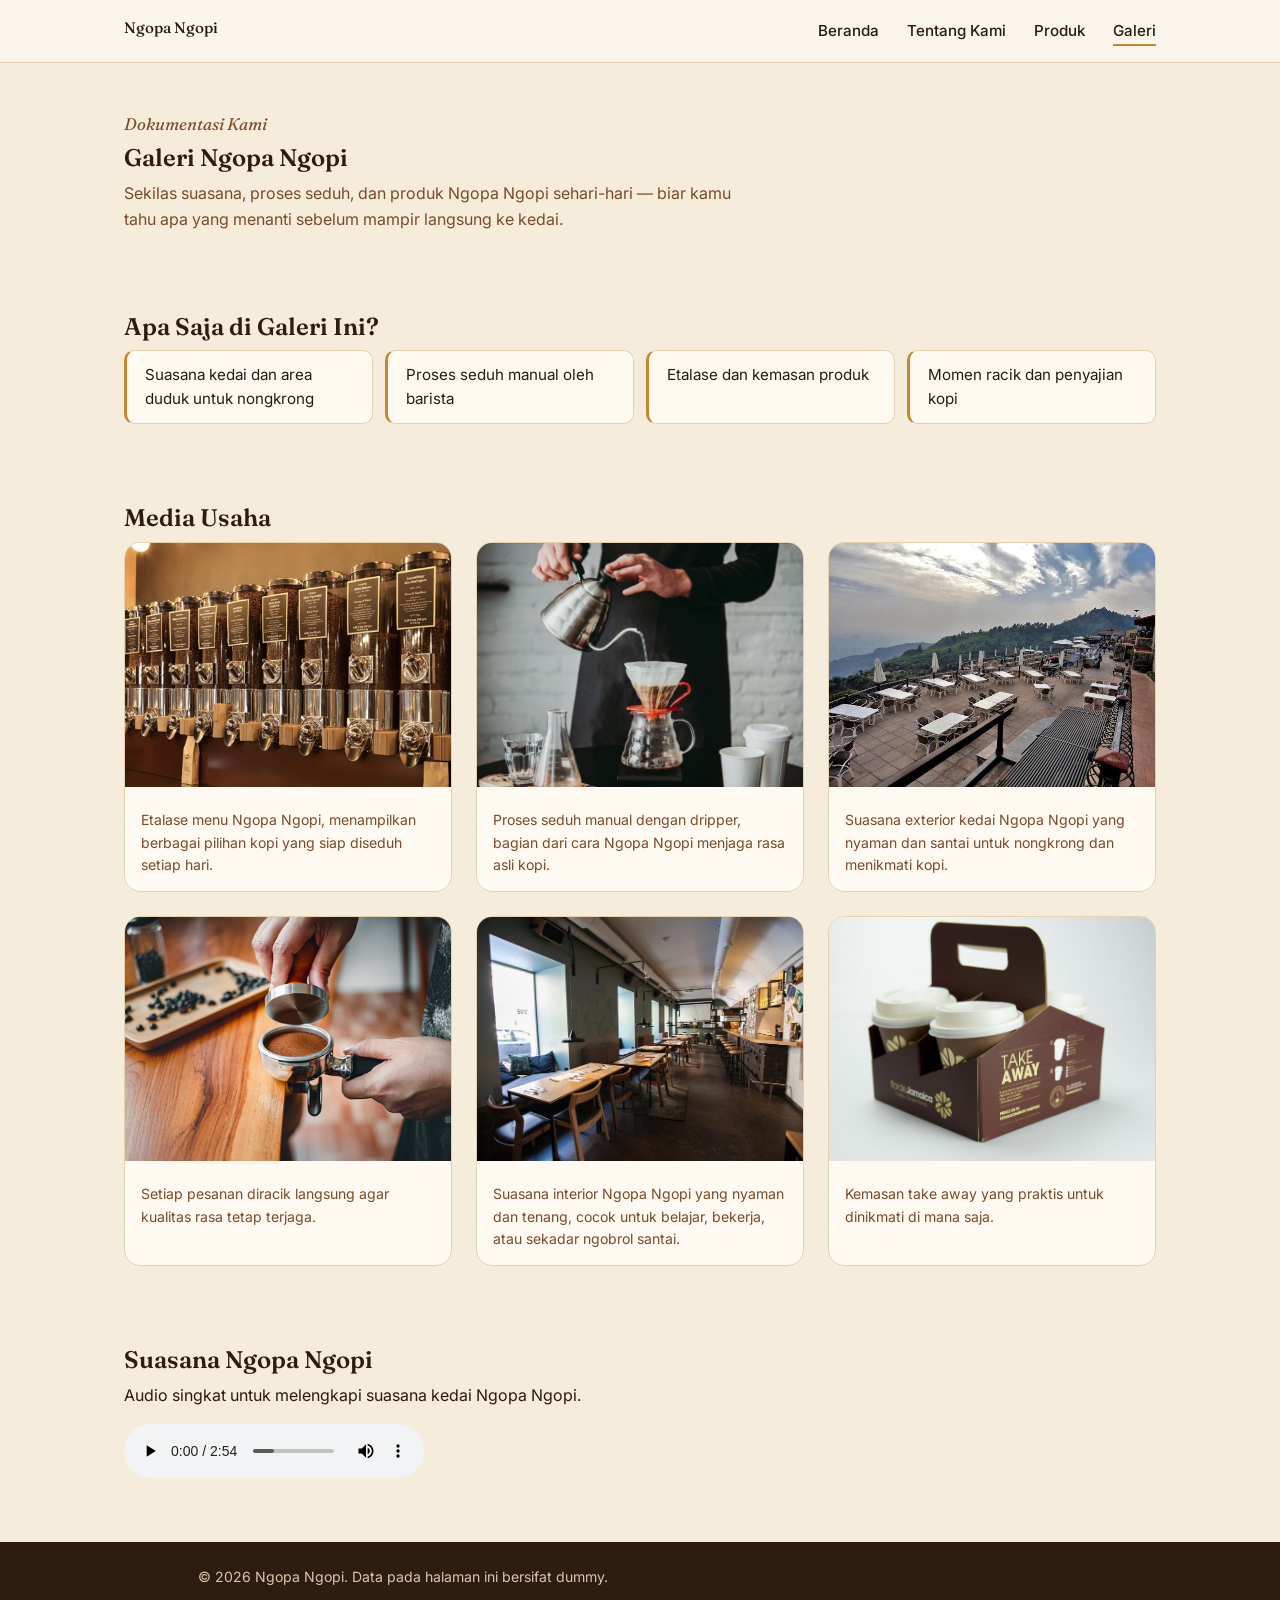
==== galeri.html @ a23dd84b "feat(P03): tammbah media, tabel dan katalog" ====
<!doctype html>
<html lang="id">
  <head>
    <meta charset="utf-8" />
    <meta name="viewport" content="width=device-width, initial-scale=1" />
    <title>Galeri Ngopa Ngopi - Website UMKM</title>
    <link rel="stylesheet" href="style.css" />
  </head>
  <body>
    <a class="skip-link" href="#konten">Lewati ke konten utama</a>

    <header class="site-header">
      <nav class="nav" aria-label="Navigasi utama">
        <a class="brand" href="index.html">Ngopa Ngopi</a>
        <ul>
          <li><a href="index.html">Beranda</a></li>
          <li><a href="tentang.html">Tentang Kami</a></li>
          <li><a href="produk.html">Produk</a></li>
          <li><a aria-current="page" href="galeri.html">Galeri</a></li>
        </ul>
      </nav>
    </header>

    <main id="konten" class="page galeri-page">
      <section class="galeri-intro" aria-labelledby="galeri-hero-title">
        <p class="eyebrow">Dokumentasi Kami</p>
        <h1 id="galeri-hero-title">Galeri Ngopa Ngopi</h1>
        <p>
          Sekilas suasana, proses seduh, dan produk Ngopa Ngopi sehari-hari —
          biar kamu tahu apa yang menanti sebelum mampir langsung ke kedai.
        </p>
      </section>

      <section aria-labelledby="kategori-galeri-title">
        <h2 id="kategori-galeri-title">Apa Saja di Galeri Ini?</h2>
        <ul class="kategori-list">
          <li>Suasana kedai dan area duduk untuk nongkrong</li>
          <li>Proses seduh manual oleh barista</li>
          <li>Etalase dan kemasan produk</li>
          <li>Momen racik dan penyajian kopi</li>
        </ul>
      </section>

      <section aria-labelledby="media-title">
        <h2 id="media-title">Media Usaha</h2>

        <div class="gallery-list">
          <figure class="media-card">
            <img
              src="assets/images/etalase-menu.jpg"
              alt="Etalase produk Ngopa Ngopi dengan berbagai pilihan kopi"
              loading="lazy"
            />
            <figcaption>
              Etalase menu Ngopa Ngopi, menampilkan berbagai pilihan kopi
              yang siap diseduh setiap hari.
            </figcaption>
          </figure>

          <figure class="media-card">
            <img
              src="assets/images/seduh.jpg"
              alt="Proses menyeduh kopi Ngopa Ngopi menggunakan dripper"
              loading="lazy"
            />
            <figcaption>
              Proses seduh manual dengan dripper, bagian dari cara Ngopa Ngopi
              menjaga rasa asli kopi.
            </figcaption>
          </figure>

          <figure class="media-card">
            <img
              src="assets/images/exterior.jpg"
              alt="Suasana exterior kedai Ngopa Ngopi yang nyaman untuk nongkrong"
              loading="lazy"
            />
            <figcaption>
              Suasana exterior kedai Ngopa Ngopi yang nyaman dan santai untuk nongkrong dan menikmati kopi.
            </figcaption>
          </figure>

          <figure class="media-card">
            <img
              src="assets/images/racik-kopi.jpg"
              alt="Barista Ngopa Ngopi meracik kopi secara manual"
              loading="lazy"
            />
            <figcaption>
              Setiap pesanan diracik langsung agar kualitas rasa tetap
              terjaga.
            </figcaption>
          </figure>

          <figure class="media-card">
            <img
              src="assets/images/interior.jpg"
              alt="Interior Ngopa Ngopi untuk membaca dan mengobrol"
              loading="lazy"
            />
            <figcaption>
              Suasana interior Ngopa Ngopi yang nyaman dan tenang, cocok untuk belajar, bekerja, atau sekadar ngobrol santai.
            </figcaption>
          </figure>

          <figure class="media-card">
            <img
              src="assets/images/kemasan.jpg"
              alt="Kemasan take away Ngopa Ngopi yang praktis dibawa"
              loading="lazy"
            />
            <figcaption>
              Kemasan take away yang praktis untuk dinikmati di mana saja.
            </figcaption>
          </figure>
        </div>

      </section>
      <section aria-labelledby="audio-title">
       <h2 id="audio-title">Suasana Ngopa Ngopi</h2>

       <p id="audio-note">
         Audio singkat untuk melengkapi suasana kedai Ngopa Ngopi.
       </p>

       <audio
        controls
        aria-describedby="audio-note"
        src="assets/audio/ngopa-ngopi.mp3"
       >
        Browser Anda tidak mendukung pemutar audio.
       </audio>
     </section>
     </main>

    <footer class="site-footer">
      <div class="footer-inner">
        <p>&copy; 2026 Ngopa Ngopi. Data pada halaman ini bersifat dummy.</p>
      </div>
    </footer>
  </body>
</html>
---- style.css ----
/* ==========================================================
   Ngopa Ngopi — stylesheet
   ========================================================== */

@import url("https://fonts.googleapis.com/css2?family=Fraunces:opsz,wght@9..144,400;9..144,500;9..144,600;9..144,700&family=Inter:wght@400;500;600&display=swap");

:root {
  --ink: #2a1a10;
  --espresso: #2f1c10;
  --espresso-soft: #4a2c18;
  --roast: #7a4a2b;
  --cream: #f6ecdc;
  --cream-soft: #fbf6ec;
  --card: #fffaf1;
  --line: #e4d2ae;
  --amber: #c8862f;
  --amber-deep: #9c6323;
  --paper: #fff8ec;

  --font-display: "Fraunces", Georgia, serif;
  --font-body: "Inter", system-ui, -apple-system, "Segoe UI", sans-serif;

  --container: 1080px;
  --radius-sm: 10px;
  --radius-md: 16px;
}

* {
  box-sizing: border-box;
}

html {
  scroll-behavior: smooth;
}

@media (prefers-reduced-motion: reduce) {
  html {
    scroll-behavior: auto;
  }
  * {
    animation-duration: 0.01ms !important;
    transition-duration: 0.01ms !important;
  }
}

body {
  margin: 0;
  background: var(--cream);
  color: var(--ink);
  font-family: var(--font-body);
  line-height: 1.6;
  -webkit-font-smoothing: antialiased;
}

h1,
h2,
h3 {
  font-family: var(--font-display);
  font-weight: 600;
  line-height: 1.15;
  margin: 0 0 0.4em;
  color: var(--espresso);
}

p {
  margin: 0 0 1em;
  max-width: 62ch;
}

a {
  color: inherit;
}

img {
  max-width: 100%;
  height: auto;
  display: block;
}

figure {
  margin: 0 0 24px;
}

figcaption {
  margin-top: 8px;
  color: var(--roast);
}

:focus-visible {
  outline: 3px solid var(--amber);
  outline-offset: 3px;
}

/* ---------- Skip link ---------- */

.skip-link {
  position: absolute;
  left: -9999px;
  top: 0;
  background: var(--espresso);
  color: var(--paper);
  padding: 12px 18px;
  border-radius: 0 0 8px 0;
  z-index: 100;
}

.skip-link:focus {
  left: 0;
}

/* ---------- Layout helpers ---------- */

.page,
.nav,
.hero-inner,
.section-inner,
.footer-inner {
  max-width: var(--container);
  margin: 0 auto;
  padding-left: 24px;
  padding-right: 24px;
}

section {
  padding: 72px 0;
}

.eyebrow {
  font-family: var(--font-display);
  font-style: italic;
  font-size: 1.05rem;
  color: var(--roast);
  margin: 0 0 6px;
}

.eyebrow.dark {
  color: var(--amber-deep);
}

/* ---------- Header / nav ---------- */

.site-header {
  position: sticky;
  top: 0;
  z-index: 20;
  background: var(--cream-soft);
  border-bottom: 1px solid var(--line);
}

.nav {
  display: flex;
  align-items: center;
  justify-content: space-between;
  gap: 24px;
  padding-top: 16px;
  padding-bottom: 16px;
}

.brand {
  font-family: var(--font-display);
  font-weight: 700;
  font-size: 1.35rem;
  text-decoration: none;
  color: var(--espresso);
}

.nav ul {
  list-style: none;
  display: flex;
  gap: 28px;
  margin: 0;
  padding: 0;
  flex-wrap: wrap;
}

.nav a {
  text-decoration: none;
  color: var(--ink);
  font-weight: 500;
  font-size: 0.95rem;
  padding-bottom: 4px;
  border-bottom: 2px solid transparent;
}

.nav a:hover,
.nav a[aria-current="page"] {
  border-bottom-color: var(--amber);
}

/* ---------- Hero ---------- */

.hero {
  background:
    repeating-linear-gradient(
      135deg,
      rgb(255 255 255 / 4%) 0px,
      rgb(255 255 255 / 4%) 2px,
      transparent 2px,
      transparent 26px
    ),
    linear-gradient(160deg, var(--espresso) 0%, var(--espresso-soft) 100%);
  color: var(--paper);
}

.hero-inner {
  display: grid;
  grid-template-columns: 1.1fr 0.9fr;
  gap: 48px;
  align-items: center;
  padding-top: 64px;
  padding-bottom: 64px;
}

.hero .eyebrow {
  color: #e8c48c;
}

.hero h1 {
  color: var(--paper);
  font-size: clamp(2.6rem, 6vw, 3.8rem);
}

.hero .lead {
  color: #f1e4d0;
  font-size: 1.08rem;
}

.hero-figure {
  border-radius: 4px 28px 4px 28px;
  overflow: hidden;
  border: 1px solid rgb(255 255 255 / 15%);
  box-shadow: 0 24px 48px rgb(0 0 0 / 30%);
  margin: 0;
}

.hero-figure img {
  width: 100%;
  height: 100%;
  object-fit: cover;
  aspect-ratio: 4 / 3;
}

.cta-button {
  display: inline-block;
  border: 0;
  border-radius: 999px;
  background: var(--amber);
  color: var(--espresso);
  padding: 13px 26px;
  font-weight: 600;
  font-size: 1rem;
  cursor: pointer;
  margin-top: 8px;
  text-decoration: none;
  transition: background 0.15s ease, transform 0.15s ease;
}

.cta-button:hover {
  background: #dc9c43;
  transform: translateY(-1px);
}

/* ---------- Profil ---------- */

.profil-inner {
  max-width: var(--container);
  margin: 0 auto;
  padding: 0 24px;
  display: grid;
  grid-template-columns: 1.3fr 1fr;
  gap: 48px;
  align-items: start;
}

.value-list {
  list-style: none;
  margin: 0;
  padding: 0;
  display: grid;
  gap: 14px;
}

.value-list li {
  background: var(--card);
  border: 1px solid var(--line);
  border-left: 3px solid var(--amber);
  border-radius: var(--radius-sm);
  padding: 14px 18px;
  font-size: 0.97rem;
}

.value-list strong {
  display: block;
  font-family: var(--font-display);
  color: var(--espresso);
  margin-bottom: 2px;
}

/* ---------- Menu ---------- */

#menu {
  background: var(--cream-soft);
  border-top: 1px solid var(--line);
  border-bottom: 1px solid var(--line);
}

.heading {
  display: flex;
  justify-content: space-between;
  align-items: flex-end;
  gap: 40px;
  flex-wrap: wrap;
  margin-bottom: 28px;
}

.heading h2 {
  font-size: 1.9rem;
  margin: 0;
}

.heading .intro {
  max-width: 38ch;
  color: var(--roast);
  font-size: 0.95rem;
  margin: 0;
}

.filters {
  display: flex;
  gap: 10px;
  flex-wrap: wrap;
  margin-bottom: 32px;
}

.filter {
  border: 1px solid var(--line);
  background: var(--paper);
  color: var(--ink);
  font-family: var(--font-body);
  font-size: 0.88rem;
  font-weight: 500;
  padding: 9px 18px;
  border-radius: 999px;
  cursor: pointer;
  transition: background 0.15s ease, color 0.15s ease, border-color 0.15s ease;
}

.filter:hover {
  border-color: var(--amber);
}

.filter.active {
  background: var(--espresso);
  border-color: var(--espresso);
  color: var(--paper);
}

.menu-grid {
  display: grid;
  grid-template-columns: repeat(3, 1fr);
  gap: 24px;
}

.card {
  background: var(--card);
  border: 1px solid var(--line);
  border-radius: var(--radius-md);
  overflow: hidden;
}

.card[hidden] {
  display: none;
}

.pic {
  position: relative;
  aspect-ratio: 4 / 3;
  overflow: hidden;
}

.pic img {
  width: 100%;
  height: 100%;
  object-fit: cover;
  filter: none;
}

.pic.raspberry {
  background: none;
}

.badge {
  position: absolute;
  top: 12px;
  left: 12px;
  background: var(--paper);
  color: var(--espresso);
  font-size: 0.72rem;
  font-weight: 600;
  padding: 5px 11px;
  border-radius: 999px;
  z-index: 1;
}

.card-body {
  display: flex;
  align-items: flex-start;
  justify-content: space-between;
  gap: 12px;
  padding: 18px;
  margin: 0;
}

.card-body h3 {
  font-size: 1.05rem;
  margin: 0 0 4px;
}

.card-body p {
  font-size: 0.88rem;
  color: var(--roast);
  margin: 0;
  max-width: 26ch;
}

.card-body b {
  flex-shrink: 0;
  font-family: var(--font-display);
  font-weight: 600;
  font-size: 1.05rem;
  color: var(--amber-deep);
}

/* ---------- Aside note ---------- */

.aside-note {
  max-width: var(--container);
  margin: 0 auto;
  padding: 0 24px 72px;
  text-align: center;
}

.aside-note h2 {
  font-size: 1.5rem;
  margin: 0 0 10px;
}

.aside-note p {
  max-width: 56ch;
  margin: 0 auto;
  color: var(--roast);
}

/* ---------- Kontak ---------- */

.kontak-inner {
  max-width: var(--container);
  margin: 0 auto;
  padding: 0 24px;
}

.kontak-card {
  background: var(--card);
  border: 1px solid var(--line);
  border-radius: var(--radius-md);
  padding: 32px;
  display: grid;
  grid-template-columns: repeat(3, 1fr);
  gap: 24px;
}

.kontak-item dt {
  font-family: var(--font-display);
  color: var(--roast);
  margin-bottom: 6px;
}

.kontak-item dd {
  margin: 0;
}

.kontak-item a {
  text-decoration: underline;
  text-decoration-color: var(--amber);
}

/* ---------- Halaman "Tentang" ---------- */

.page-intro {
  background: var(--cream-soft);
  border-bottom: 1px solid var(--line);
}

.page-intro-inner {
  max-width: var(--container);
  margin: 0 auto;
  padding: 56px 24px;
}

.page-intro .page-intro-inner {
  display: grid;
  grid-template-columns: 1.2fr 1fr;
  gap: 40px;
  align-items: center;
}

.about-figure {
  border-radius: 4px 28px 4px 28px;
  overflow: hidden;
  border: 1px solid var(--line);
  margin: 0;
  box-shadow: 0 20px 40px rgb(47 28 16 / 12%);
}

.about-figure img {
  width: 100%;
  aspect-ratio: 4 / 3;
  object-fit: cover;
}

.about-list {
  margin: 0;
  padding: 0;
  list-style: none;
  display: grid;
  gap: 12px;
}

.about-list li {
  background: var(--card);
  border: 1px solid var(--line);
  border-left: 3px solid var(--amber);
  border-radius: var(--radius-sm);
  padding: 14px 18px;
}

/* ---------- Footer ---------- */

.site-footer {
  background: var(--espresso);
  color: #d9c6ac;
}

.footer-inner {
  max-width: var(--container);
  margin: 0 auto;
  padding: 24px;
  text-align: center;
  font-size: 0.88rem;
}

/* ---------- Halaman Produk ---------- */

.produk-page section {
  padding: 40px 0;
}

.produk-page section:first-child {
  padding-top: 48px;
  padding-bottom: 24px;
}

.produk-page section:last-child {
  padding-bottom: 56px;
}

.produk-intro p {
  color: var(--roast);
}

.kategori-list {
  list-style: none;
  margin: 0;
  padding: 0;
  display: grid;
  grid-template-columns: repeat(auto-fit, minmax(220px, 1fr));
  gap: 12px;
}

.kategori-list li {
  background: var(--card);
  border: 1px solid var(--line);
  border-left: 3px solid var(--amber);
  border-radius: var(--radius-sm);
  padding: 12px 18px;
  font-size: 0.95rem;
}

.kategori-list strong {
  display: block;
  font-family: var(--font-display);
  color: var(--espresso);
  margin-bottom: 2px;
}

.menu-baru-label,
.menu-lain-label {
  font-family: var(--font-display);
  font-style: italic;
  font-size: 1.05rem;
  color: var(--roast);
  margin: 0 0 14px;
}

.menu-grid-new {
  margin-bottom: 40px;
}

.menu-grid-new .card {
  display: grid;
  grid-template-columns: 1.2fr 1.fr;
  border: 1px solid var(--amber);
}

.menu-grid-new .pic {
  aspect-ratio: auto;
  height: 100%;
}

.menu-grid-new .card-body {
  flex-direction: column;
  align-items: flex-start;
  justify-content: center;
  gap: 8px;
  padding: 28px;
}

.menu-grid-new .card-body p {
  max-width: 40ch;
}

.empty-state {
  text-align: center;
  color: var(--roast);
  border: 1px dashed var(--line);
  border-radius: var(--radius-md);
  padding: 32px;
}

/* ---------- Tabel harga ---------- */

.table-wrap {
  background: var(--card);
  border: 1px solid var(--line);
  border-radius: var(--radius-md);
  overflow: hidden;
  overflow-x: auto;
}

.table-wrap table {
  width: 100%;
  border-collapse: collapse;
  font-size: 0.95rem;
}

.table-wrap caption {
  caption-side: top;
  text-align: left;
  font-family: var(--font-display);
  font-style: italic;
  color: var(--roast);
  font-size: 0.85rem;
  padding: 16px 20px 0;
}

.table-wrap thead th {
  background: var(--espresso);
  color: var(--paper);
  font-family: var(--font-display);
  font-weight: 600;
  text-align: left;
  padding: 14px 20px;
  white-space: nowrap;
}

.table-wrap thead th:last-child,
.table-wrap tbody td:last-child {
  text-align: right;
}

.table-wrap tbody th,
.table-wrap tbody td {
  padding: 14px 20px;
  border-top: 1px solid var(--line);
  white-space: nowrap;
}

.table-wrap tbody th {
  font-family: var(--font-body);
  font-weight: 600;
  text-align: left;
  color: var(--ink);
}

.table-wrap tbody td:last-child {
  font-family: var(--font-display);
  font-weight: 600;
  color: var(--amber-deep);
}

.table-wrap tbody tr:hover {
  background: var(--cream-soft);
}

/* ---------- Halaman Galeri ---------- */

.galeri-page section {
  padding: 40px 0;
}

.galeri-page section:first-child {
  padding-top: 48px;
  padding-bottom: 24px;
}

.galeri-page section:last-child {
  padding-bottom: 56px;
}

.galeri-intro p {
  color: var(--roast);
}

.gallery-list {
  display: grid;
  grid-template-columns: repeat(3, 1fr);
  gap: 24px;
}

.media-card {
  background: var(--card);
  border: 1px solid var(--line);
  border-radius: var(--radius-md);
  overflow: hidden;
  margin: 0;
}

.media-card img {
  width: 100%;
  aspect-ratio: 4 / 3;
  object-fit: cover;
}

.media-card figcaption {
  padding: 14px 16px;
  font-size: 0.88rem;
  color: var(--roast);
}

.audio-card {
  background: var(--card);
  border: 1px solid var(--line);
  border-radius: var(--radius-md);
  padding: 24px;
}

.audio-card audio {
  width: 100%;
}

/* ---------- Responsive ---------- */

@media (max-width: 820px) {
  .hero-inner {
    grid-template-columns: 1fr;
  }

  .hero-figure {
    order: -1;
  }

  .profil-inner {
    grid-template-columns: 1fr;
  }

  .page-intro .page-intro-inner {
    grid-template-columns: 1fr;
  }

  .about-figure {
    order: -1;
  }

  .menu-grid {
    grid-template-columns: repeat(2, 1fr);
  }

  .menu-grid-new .card {
    grid-template-columns: 1fr;
  }

  .menu-grid-new .pic {
    aspect-ratio: 4 / 3;
    height: auto;
  }

  .kontak-card {
    grid-template-columns: 1fr;
  }

  .gallery-list {
    grid-template-columns: repeat(2, 1fr);
  }
}

@media (max-width: 640px) {
  .menu-grid {
    grid-template-columns: 1fr;
  }

  .gallery-list {
    grid-template-columns: 1fr;
  }

  .heading {
    align-items: flex-start;
  }
}

@media (max-width: 560px) {
  section {
    padding: 48px 0;
  }

  .nav {
    flex-direction: column;
    align-items: flex-start;
    gap: 12px;
  }

  .nav ul {
    gap: 16px;
  }

  .produk-page section,
  .galeri-page section {
    padding: 28px 0;
  }

  .produk-page section:first-child,
  .galeri-page section:first-child {
    padding-top: 36px;
  }
}

@media (max-width: 480px) {
  .table-wrap table {
    font-size: 0.88rem;
  }

  .table-wrap thead th,
  .table-wrap tbody th,
  .table-wrap tbody td {
    padding: 12px 14px;
  }
}
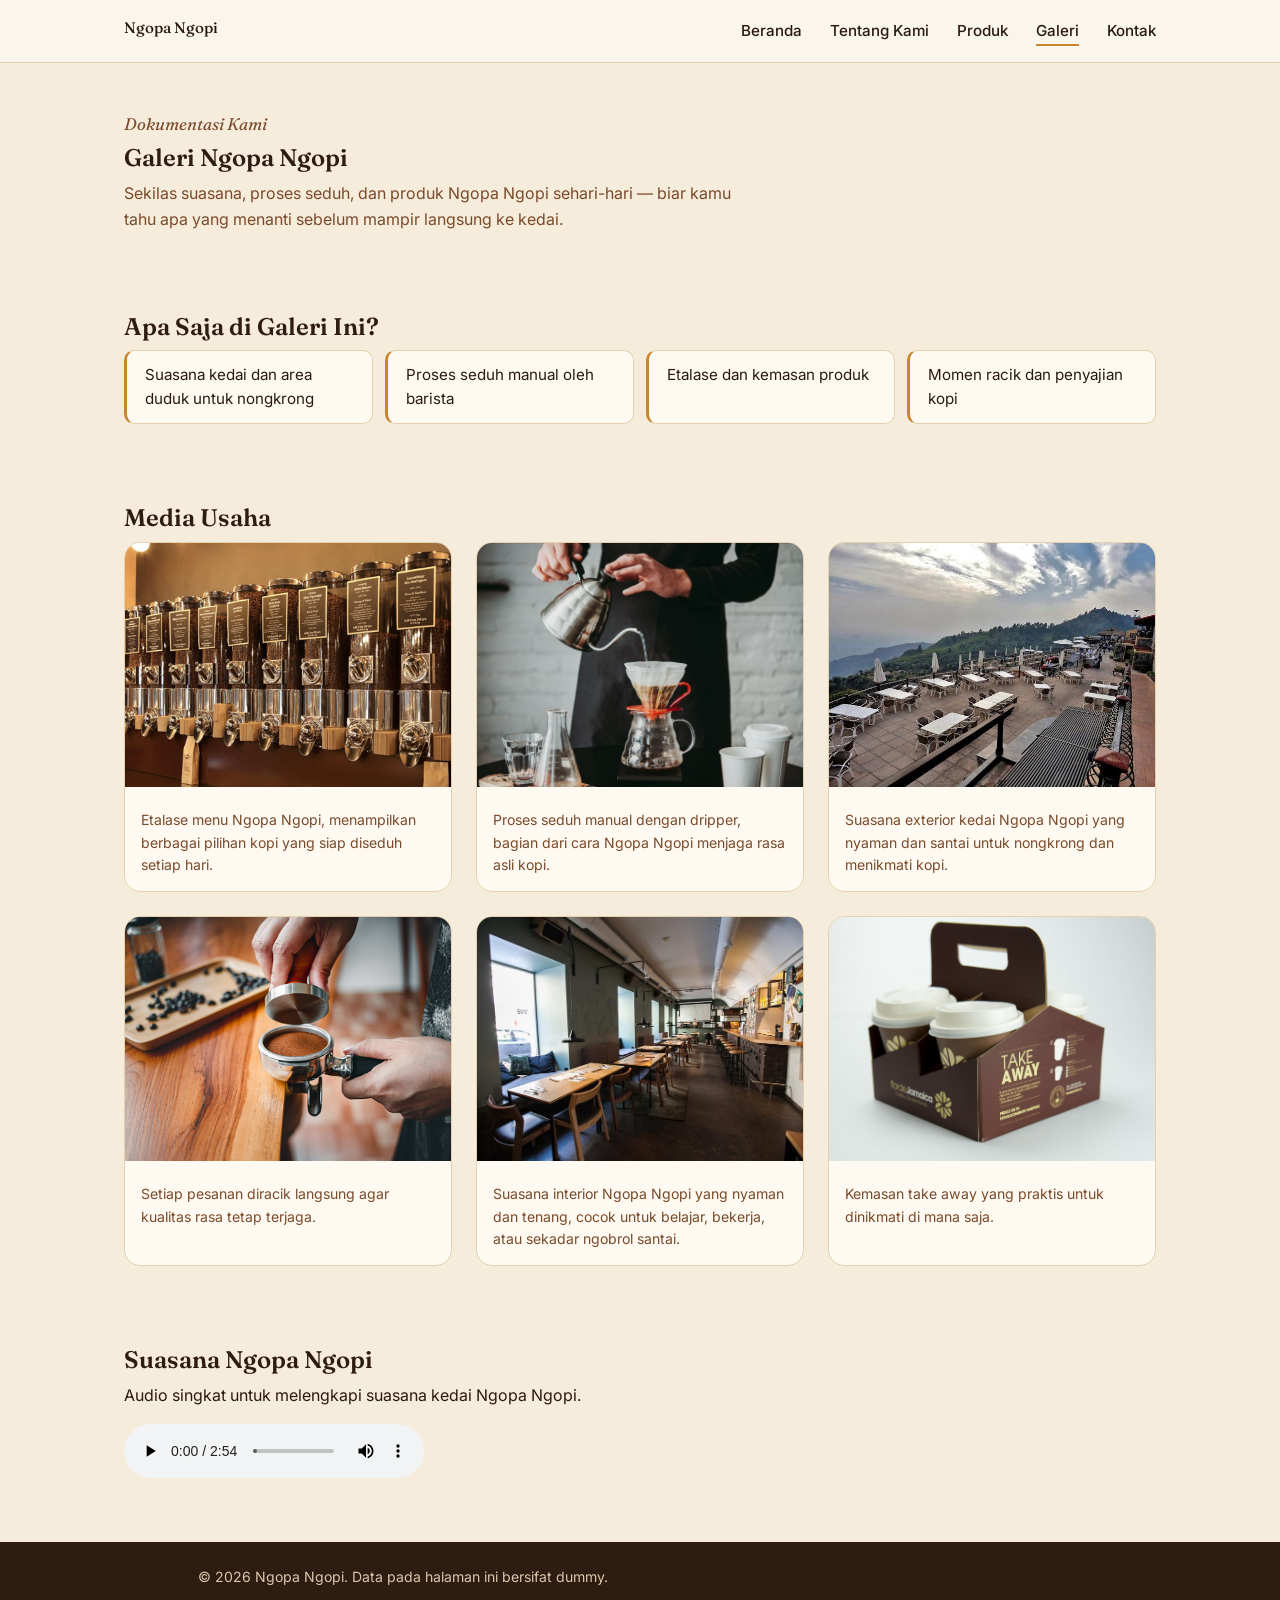
==== commit 6b89cb67: "feat(P04): Tambah Kontak dan Form.Js" ====
--- a/galeri.html
+++ b/galeri.html
@@ -4,7 +4,7 @@
     <meta charset="utf-8" />
     <meta name="viewport" content="width=device-width, initial-scale=1" />
     <title>Galeri Ngopa Ngopi - Website UMKM</title>
-    <link rel="stylesheet" href="style.css" />
+    <link rel="stylesheet" href="css/style.css" />
   </head>
   <body>
     <a class="skip-link" href="#konten">Lewati ke konten utama</a>
@@ -17,6 +17,7 @@
           <li><a href="tentang.html">Tentang Kami</a></li>
           <li><a href="produk.html">Produk</a></li>
           <li><a aria-current="page" href="galeri.html">Galeri</a></li>
+          <li><a href="kontak.html">Kontak</a></li>
         </ul>
       </nav>
     </header>
--- a/css/style.css
+++ b/css/style.css
@@ -0,0 +1,1004 @@
+@import url("https://fonts.googleapis.com/css2?family=Fraunces:opsz,wght@9..144,400;9..144,500;9..144,600;9..144,700&family=Inter:wght@400;500;600&display=swap");
+
+:root {
+  --ink: #2a1a10;
+  --espresso: #2f1c10;
+  --espresso-soft: #4a2c18;
+  --roast: #7a4a2b;
+  --cream: #f6ecdc;
+  --cream-soft: #fbf6ec;
+  --card: #fffaf1;
+  --line: #e4d2ae;
+  --amber: #c8862f;
+  --amber-deep: #9c6323;
+  --paper: #fff8ec;
+
+  --font-display: "Fraunces", Georgia, serif;
+  --font-body: "Inter", system-ui, -apple-system, "Segoe UI", sans-serif;
+
+  --container: 1080px;
+  --radius-sm: 10px;
+  --radius-md: 16px;
+}
+
+* {
+  box-sizing: border-box;
+}
+
+html {
+  scroll-behavior: smooth;
+}
+
+@media (prefers-reduced-motion: reduce) {
+  html {
+    scroll-behavior: auto;
+  }
+  * {
+    animation-duration: 0.01ms !important;
+    transition-duration: 0.01ms !important;
+  }
+}
+
+body {
+  margin: 0;
+  background: var(--cream);
+  color: var(--ink);
+  font-family: var(--font-body);
+  line-height: 1.6;
+  -webkit-font-smoothing: antialiased;
+}
+
+h1,
+h2,
+h3 {
+  font-family: var(--font-display);
+  font-weight: 600;
+  line-height: 1.15;
+  margin: 0 0 0.4em;
+  color: var(--espresso);
+}
+
+p {
+  margin: 0 0 1em;
+  max-width: 62ch;
+}
+
+a {
+  color: inherit;
+}
+
+img {
+  max-width: 100%;
+  height: auto;
+  display: block;
+}
+
+figure {
+  margin: 0 0 24px;
+}
+
+figcaption {
+  margin-top: 8px;
+  color: var(--roast);
+}
+
+:focus-visible {
+  outline: 3px solid var(--amber);
+  outline-offset: 3px;
+}
+
+/* ---------- Skip link ---------- */
+
+.skip-link {
+  position: absolute;
+  left: -9999px;
+  top: 0;
+  background: var(--espresso);
+  color: var(--paper);
+  padding: 12px 18px;
+  border-radius: 0 0 8px 0;
+  z-index: 100;
+}
+
+.skip-link:focus {
+  left: 0;
+}
+
+/* ---------- Layout helpers ---------- */
+
+.page,
+.nav,
+.hero-inner,
+.section-inner,
+.footer-inner {
+  max-width: var(--container);
+  margin: 0 auto;
+  padding-left: 24px;
+  padding-right: 24px;
+}
+
+section {
+  padding: 72px 0;
+}
+
+.eyebrow {
+  font-family: var(--font-display);
+  font-style: italic;
+  font-size: 1.05rem;
+  color: var(--roast);
+  margin: 0 0 6px;
+}
+
+.eyebrow.dark {
+  color: var(--amber-deep);
+}
+
+/* ---------- Header / nav ---------- */
+
+.site-header {
+  position: sticky;
+  top: 0;
+  z-index: 20;
+  background: var(--cream-soft);
+  border-bottom: 1px solid var(--line);
+}
+
+.nav {
+  display: flex;
+  align-items: center;
+  justify-content: space-between;
+  gap: 24px;
+  padding-top: 16px;
+  padding-bottom: 16px;
+}
+
+.brand {
+  font-family: var(--font-display);
+  font-weight: 700;
+  font-size: 1.35rem;
+  text-decoration: none;
+  color: var(--espresso);
+}
+
+.nav ul {
+  list-style: none;
+  display: flex;
+  gap: 28px;
+  margin: 0;
+  padding: 0;
+  flex-wrap: wrap;
+}
+
+.nav a {
+  text-decoration: none;
+  color: var(--ink);
+  font-weight: 500;
+  font-size: 0.95rem;
+  padding-bottom: 4px;
+  border-bottom: 2px solid transparent;
+}
+
+.nav a:hover,
+.nav a[aria-current="page"] {
+  border-bottom-color: var(--amber);
+}
+
+/* ---------- Hero ---------- */
+
+.hero {
+  background:
+    repeating-linear-gradient(
+      135deg,
+      rgb(255 255 255 / 4%) 0px,
+      rgb(255 255 255 / 4%) 2px,
+      transparent 2px,
+      transparent 26px
+    ),
+    linear-gradient(160deg, var(--espresso) 0%, var(--espresso-soft) 100%);
+  color: var(--paper);
+}
+
+.hero-inner {
+  display: grid;
+  grid-template-columns: 1.1fr 0.9fr;
+  gap: 48px;
+  align-items: center;
+  padding-top: 64px;
+  padding-bottom: 64px;
+}
+
+.hero .eyebrow {
+  color: #e8c48c;
+}
+
+.hero h1 {
+  color: var(--paper);
+  font-size: clamp(2.6rem, 6vw, 3.8rem);
+}
+
+.hero .lead {
+  color: #f1e4d0;
+  font-size: 1.08rem;
+}
+
+.hero-figure {
+  border-radius: 4px 28px 4px 28px;
+  overflow: hidden;
+  border: 1px solid rgb(255 255 255 / 15%);
+  box-shadow: 0 24px 48px rgb(0 0 0 / 30%);
+  margin: 0;
+}
+
+.hero-figure img {
+  width: 100%;
+  height: 100%;
+  object-fit: cover;
+  aspect-ratio: 4 / 3;
+}
+
+.cta-button {
+  display: inline-block;
+  border: 0;
+  border-radius: 999px;
+  background: var(--amber);
+  color: var(--espresso);
+  padding: 13px 26px;
+  font-weight: 600;
+  font-size: 1rem;
+  cursor: pointer;
+  margin-top: 8px;
+  text-decoration: none;
+  transition: background 0.15s ease, transform 0.15s ease;
+}
+
+.cta-button:hover {
+  background: #dc9c43;
+  transform: translateY(-1px);
+}
+
+/* ---------- Profil ---------- */
+
+.profil-inner {
+  max-width: var(--container);
+  margin: 0 auto;
+  padding: 0 24px;
+  display: grid;
+  grid-template-columns: 1.3fr 1fr;
+  gap: 48px;
+  align-items: start;
+}
+
+.value-list {
+  list-style: none;
+  margin: 0;
+  padding: 0;
+  display: grid;
+  gap: 14px;
+}
+
+.value-list li {
+  background: var(--card);
+  border: 1px solid var(--line);
+  border-left: 3px solid var(--amber);
+  border-radius: var(--radius-sm);
+  padding: 14px 18px;
+  font-size: 0.97rem;
+}
+
+.value-list strong {
+  display: block;
+  font-family: var(--font-display);
+  color: var(--espresso);
+  margin-bottom: 2px;
+}
+
+/* ---------- Menu ---------- */
+
+#menu {
+  background: var(--cream-soft);
+  border-top: 1px solid var(--line);
+  border-bottom: 1px solid var(--line);
+}
+
+.heading {
+  display: flex;
+  justify-content: space-between;
+  align-items: flex-end;
+  gap: 40px;
+  flex-wrap: wrap;
+  margin-bottom: 28px;
+}
+
+.heading h2 {
+  font-size: 1.9rem;
+  margin: 0;
+}
+
+.heading .intro {
+  max-width: 38ch;
+  color: var(--roast);
+  font-size: 0.95rem;
+  margin: 0;
+}
+
+.filters {
+  display: flex;
+  gap: 10px;
+  flex-wrap: wrap;
+  margin-bottom: 32px;
+}
+
+.filter {
+  border: 1px solid var(--line);
+  background: var(--paper);
+  color: var(--ink);
+  font-family: var(--font-body);
+  font-size: 0.88rem;
+  font-weight: 500;
+  padding: 9px 18px;
+  border-radius: 999px;
+  cursor: pointer;
+  transition: background 0.15s ease, color 0.15s ease, border-color 0.15s ease;
+}
+
+.filter:hover {
+  border-color: var(--amber);
+}
+
+.filter.active {
+  background: var(--espresso);
+  border-color: var(--espresso);
+  color: var(--paper);
+}
+
+.menu-grid {
+  display: grid;
+  grid-template-columns: repeat(3, 1fr);
+  gap: 24px;
+}
+
+.card {
+  background: var(--card);
+  border: 1px solid var(--line);
+  border-radius: var(--radius-md);
+  overflow: hidden;
+}
+
+.card[hidden] {
+  display: none;
+}
+
+.pic {
+  position: relative;
+  aspect-ratio: 4 / 3;
+  overflow: hidden;
+}
+
+.pic img {
+  width: 100%;
+  height: 100%;
+  object-fit: cover;
+  filter: none;
+}
+
+.pic.raspberry {
+  background: none;
+}
+
+.badge {
+  position: absolute;
+  top: 12px;
+  left: 12px;
+  background: var(--paper);
+  color: var(--espresso);
+  font-size: 0.72rem;
+  font-weight: 600;
+  padding: 5px 11px;
+  border-radius: 999px;
+  z-index: 1;
+}
+
+.card-body {
+  display: flex;
+  align-items: flex-start;
+  justify-content: space-between;
+  gap: 12px;
+  padding: 18px;
+  margin: 0;
+}
+
+.card-body h3 {
+  font-size: 1.05rem;
+  margin: 0 0 4px;
+}
+
+.card-body p {
+  font-size: 0.88rem;
+  color: var(--roast);
+  margin: 0;
+  max-width: 26ch;
+}
+
+.card-body b {
+  flex-shrink: 0;
+  font-family: var(--font-display);
+  font-weight: 600;
+  font-size: 1.05rem;
+  color: var(--amber-deep);
+}
+
+/* ---------- Aside note ---------- */
+
+.aside-note {
+  max-width: var(--container);
+  margin: 0 auto;
+  padding: 0 24px 72px;
+  text-align: center;
+}
+
+.aside-note h2 {
+  font-size: 1.5rem;
+  margin: 0 0 10px;
+}
+
+.aside-note p {
+  max-width: 56ch;
+  margin: 0 auto;
+  color: var(--roast);
+}
+
+/* ---------- Kontak (ringkasan info, ex: di beranda) ---------- */
+
+.kontak-inner {
+  max-width: var(--container);
+  margin: 0 auto;
+  padding: 0 24px;
+}
+
+.kontak-card {
+  background: var(--card);
+  border: 1px solid var(--line);
+  border-radius: var(--radius-md);
+  padding: 32px;
+  display: grid;
+  grid-template-columns: repeat(3, 1fr);
+  gap: 24px;
+}
+
+.kontak-item dt {
+  font-family: var(--font-display);
+  color: var(--roast);
+  margin-bottom: 6px;
+}
+
+.kontak-item dd {
+  margin: 0;
+}
+
+.kontak-item a {
+  text-decoration: underline;
+  text-decoration-color: var(--amber);
+}
+
+/* ---------- Halaman "Tentang" ---------- */
+
+.page-intro {
+  background: var(--cream-soft);
+  border-bottom: 1px solid var(--line);
+}
+
+.page-intro-inner {
+  max-width: var(--container);
+  margin: 0 auto;
+  padding: 56px 24px;
+}
+
+.page-intro .page-intro-inner {
+  display: grid;
+  grid-template-columns: 1.2fr 1fr;
+  gap: 40px;
+  align-items: center;
+}
+
+.about-figure {
+  border-radius: 4px 28px 4px 28px;
+  overflow: hidden;
+  border: 1px solid var(--line);
+  margin: 0;
+  box-shadow: 0 20px 40px rgb(47 28 16 / 12%);
+}
+
+.about-figure img {
+  width: 100%;
+  aspect-ratio: 4 / 3;
+  object-fit: cover;
+}
+
+.about-list {
+  margin: 0;
+  padding: 0;
+  list-style: none;
+  display: grid;
+  gap: 12px;
+}
+
+.about-list li {
+  background: var(--card);
+  border: 1px solid var(--line);
+  border-left: 3px solid var(--amber);
+  border-radius: var(--radius-sm);
+  padding: 14px 18px;
+}
+
+/* ---------- Footer ---------- */
+
+.site-footer {
+  background: var(--espresso);
+  color: #d9c6ac;
+}
+
+.footer-inner {
+  max-width: var(--container);
+  margin: 0 auto;
+  padding: 24px;
+  text-align: center;
+  font-size: 0.88rem;
+}
+
+/* ---------- Halaman Produk ---------- */
+
+.produk-page section {
+  padding: 40px 0;
+}
+
+.produk-page section:first-child {
+  padding-top: 48px;
+  padding-bottom: 24px;
+}
+
+.produk-page section:last-child {
+  padding-bottom: 56px;
+}
+
+.produk-intro p {
+  color: var(--roast);
+}
+
+.kategori-list {
+  list-style: none;
+  margin: 0;
+  padding: 0;
+  display: grid;
+  grid-template-columns: repeat(auto-fit, minmax(220px, 1fr));
+  gap: 12px;
+}
+
+.kategori-list li {
+  background: var(--card);
+  border: 1px solid var(--line);
+  border-left: 3px solid var(--amber);
+  border-radius: var(--radius-sm);
+  padding: 12px 18px;
+  font-size: 0.95rem;
+}
+
+.kategori-list strong {
+  display: block;
+  font-family: var(--font-display);
+  color: var(--espresso);
+  margin-bottom: 2px;
+}
+
+.menu-baru-label,
+.menu-lain-label {
+  font-family: var(--font-display);
+  font-style: italic;
+  font-size: 1.05rem;
+  color: var(--roast);
+  margin: 0 0 14px;
+}
+
+.menu-grid-new {
+  margin-bottom: 40px;
+}
+
+.menu-grid-new .card {
+  display: grid;
+  grid-template-columns: 1.2fr 1fr;
+  border: 1px solid var(--amber);
+}
+
+.menu-grid-new .pic {
+  aspect-ratio: auto;
+  height: 100%;
+}
+
+.menu-grid-new .card-body {
+  flex-direction: column;
+  align-items: flex-start;
+  justify-content: center;
+  gap: 8px;
+  padding: 28px;
+}
+
+.menu-grid-new .card-body p {
+  max-width: 40ch;
+}
+
+.empty-state {
+  text-align: center;
+  color: var(--roast);
+  border: 1px dashed var(--line);
+  border-radius: var(--radius-md);
+  padding: 32px;
+}
+
+/* ---------- Tabel harga ---------- */
+
+.table-wrap {
+  background: var(--card);
+  border: 1px solid var(--line);
+  border-radius: var(--radius-md);
+  overflow: hidden;
+  overflow-x: auto;
+}
+
+.table-wrap table {
+  width: 100%;
+  border-collapse: collapse;
+  font-size: 0.95rem;
+}
+
+.table-wrap caption {
+  caption-side: top;
+  text-align: left;
+  font-family: var(--font-display);
+  font-style: italic;
+  color: var(--roast);
+  font-size: 0.85rem;
+  padding: 16px 20px 0;
+}
+
+.table-wrap thead th {
+  background: var(--espresso);
+  color: var(--paper);
+  font-family: var(--font-display);
+  font-weight: 600;
+  text-align: left;
+  padding: 14px 20px;
+  white-space: nowrap;
+}
+
+.table-wrap thead th:last-child,
+.table-wrap tbody td:last-child {
+  text-align: right;
+}
+
+.table-wrap tbody th,
+.table-wrap tbody td {
+  padding: 14px 20px;
+  border-top: 1px solid var(--line);
+  white-space: nowrap;
+}
+
+.table-wrap tbody th {
+  font-family: var(--font-body);
+  font-weight: 600;
+  text-align: left;
+  color: var(--ink);
+}
+
+.table-wrap tbody td:last-child {
+  font-family: var(--font-display);
+  font-weight: 600;
+  color: var(--amber-deep);
+}
+
+.table-wrap tbody tr:hover {
+  background: var(--cream-soft);
+}
+
+/* ---------- Halaman Galeri ---------- */
+
+.galeri-page section {
+  padding: 40px 0;
+}
+
+.galeri-page section:first-child {
+  padding-top: 48px;
+  padding-bottom: 24px;
+}
+
+.galeri-page section:last-child {
+  padding-bottom: 56px;
+}
+
+.galeri-intro p {
+  color: var(--roast);
+}
+
+.gallery-list {
+  display: grid;
+  grid-template-columns: repeat(3, 1fr);
+  gap: 24px;
+}
+
+.media-card {
+  background: var(--card);
+  border: 1px solid var(--line);
+  border-radius: var(--radius-md);
+  overflow: hidden;
+  margin: 0;
+}
+
+.media-card img {
+  width: 100%;
+  aspect-ratio: 4 / 3;
+  object-fit: cover;
+}
+
+.media-card figcaption {
+  padding: 14px 16px;
+  font-size: 0.88rem;
+  color: var(--roast);
+}
+
+.audio-card {
+  background: var(--card);
+  border: 1px solid var(--line);
+  border-radius: var(--radius-md);
+  padding: 24px;
+}
+
+.audio-card audio {
+  width: 100%;
+}
+
+/* ---------- Halaman Kontak (form) ---------- */
+
+.kontak-page .kontak-intro {
+  max-width: var(--container);
+  margin: 0 auto;
+  padding: 48px 24px 8px;
+}
+
+.kontak-page .kontak-intro p {
+  color: var(--roast);
+}
+
+.kontak-form-section {
+  max-width: var(--container);
+  margin: 0 auto;
+  padding: 32px 24px 64px;
+  display: grid;
+  grid-template-columns: 1.3fr 1fr;
+  gap: 24px;
+  align-items: start;
+}
+
+.form-card,
+.preview-card {
+  background: var(--card);
+  border: 1px solid var(--line);
+  border-radius: var(--radius-md);
+  padding: 28px;
+}
+
+.form-card h2,
+.preview-card h2 {
+  font-size: 1.25rem;
+  margin-bottom: 18px;
+}
+
+.field {
+  margin-bottom: 18px;
+}
+
+.field:last-of-type {
+  margin-bottom: 22px;
+}
+
+.field label,
+fieldset legend {
+  display: block;
+  margin-bottom: 6px;
+  font-family: var(--font-body);
+  font-weight: 600;
+  font-size: 0.92rem;
+  color: var(--espresso);
+}
+
+.field input[type="text"],
+.field input[type="email"],
+.field input[type="tel"],
+.field select,
+.field textarea {
+  width: 100%;
+  font-family: var(--font-body);
+  font-size: 0.95rem;
+  color: var(--ink);
+  background: var(--paper);
+  border: 1px solid var(--line);
+  border-radius: var(--radius-sm);
+  padding: 10px 14px;
+  transition: border-color 0.15s ease;
+}
+
+.field textarea {
+  resize: vertical;
+  min-height: 96px;
+}
+
+.field input:focus,
+.field select:focus,
+.field textarea:focus {
+  border-color: var(--amber);
+}
+
+fieldset {
+  border: 1px solid var(--line);
+  border-radius: var(--radius-sm);
+  margin: 0 0 18px;
+  padding: 14px 16px;
+}
+
+.radio-group {
+  display: flex;
+  flex-direction: column;
+  gap: 8px;
+  font-size: 0.92rem;
+}
+
+.radio-group label {
+  display: flex;
+  align-items: center;
+  gap: 8px;
+  font-weight: 400;
+  margin-bottom: 0;
+  color: var(--ink);
+}
+
+.kontak-form-section button.cta-button {
+  border: none;
+  width: 100%;
+  text-align: center;
+  margin-top: 0;
+}
+
+#preview-form {
+  padding: 16px;
+  white-space: pre-wrap;
+  background: var(--paper);
+  border: 1px solid var(--line);
+  border-radius: var(--radius-sm);
+  font-size: 0.88rem;
+  color: var(--ink);
+  min-height: 140px;
+  font-family: var(--font-body);
+}
+
+#preview-form.preview-error {
+  color: #b3261e;
+  background: #fdecea;
+  border-color: #f2b8b5;
+  font-weight: 600;
+}
+
+.field-invalid input[type="text"],
+.field-invalid input[type="email"],
+.field-invalid input[type="tel"],
+.field-invalid select,
+.field-invalid textarea {
+  border-color: #b3261e;
+  background: #fdecea;
+}
+
+fieldset.field-invalid {
+  border-color: #b3261e;
+  background: #fdecea;
+}
+
+fieldset.field-invalid legend {
+  color: #b3261e;
+}
+
+/* ---------- Responsive ---------- */
+
+@media (max-width: 820px) {
+  .hero-inner {
+    grid-template-columns: 1fr;
+  }
+
+  .hero-figure {
+    order: -1;
+  }
+
+  .profil-inner {
+    grid-template-columns: 1fr;
+  }
+
+  .page-intro .page-intro-inner {
+    grid-template-columns: 1fr;
+  }
+
+  .about-figure {
+    order: -1;
+  }
+
+  .menu-grid {
+    grid-template-columns: repeat(2, 1fr);
+  }
+
+  .menu-grid-new .card {
+    grid-template-columns: 1fr;
+  }
+
+  .menu-grid-new .pic {
+    aspect-ratio: 4 / 3;
+    height: auto;
+  }
+
+  .kontak-card {
+    grid-template-columns: 1fr;
+  }
+
+  .kontak-form-section {
+    grid-template-columns: 1fr;
+  }
+
+  .gallery-list {
+    grid-template-columns: repeat(2, 1fr);
+  }
+}
+
+@media (max-width: 640px) {
+  .menu-grid {
+    grid-template-columns: 1fr;
+  }
+
+  .gallery-list {
+    grid-template-columns: 1fr;
+  }
+
+  .heading {
+    align-items: flex-start;
+  }
+}
+
+@media (max-width: 560px) {
+  section {
+    padding: 48px 0;
+  }
+
+  .nav {
+    flex-direction: column;
+    align-items: flex-start;
+    gap: 12px;
+  }
+
+  .nav ul {
+    gap: 16px;
+  }
+
+  .produk-page section,
+  .galeri-page section {
+    padding: 28px 0;
+  }
+
+  .produk-page section:first-child,
+  .galeri-page section:first-child {
+    padding-top: 36px;
+  }
+}
+
+@media (max-width: 480px) {
+  .table-wrap table {
+    font-size: 0.88rem;
+  }
+
+  .table-wrap thead th,
+  .table-wrap tbody th,
+  .table-wrap tbody td {
+    padding: 12px 14px;
+  }
+}
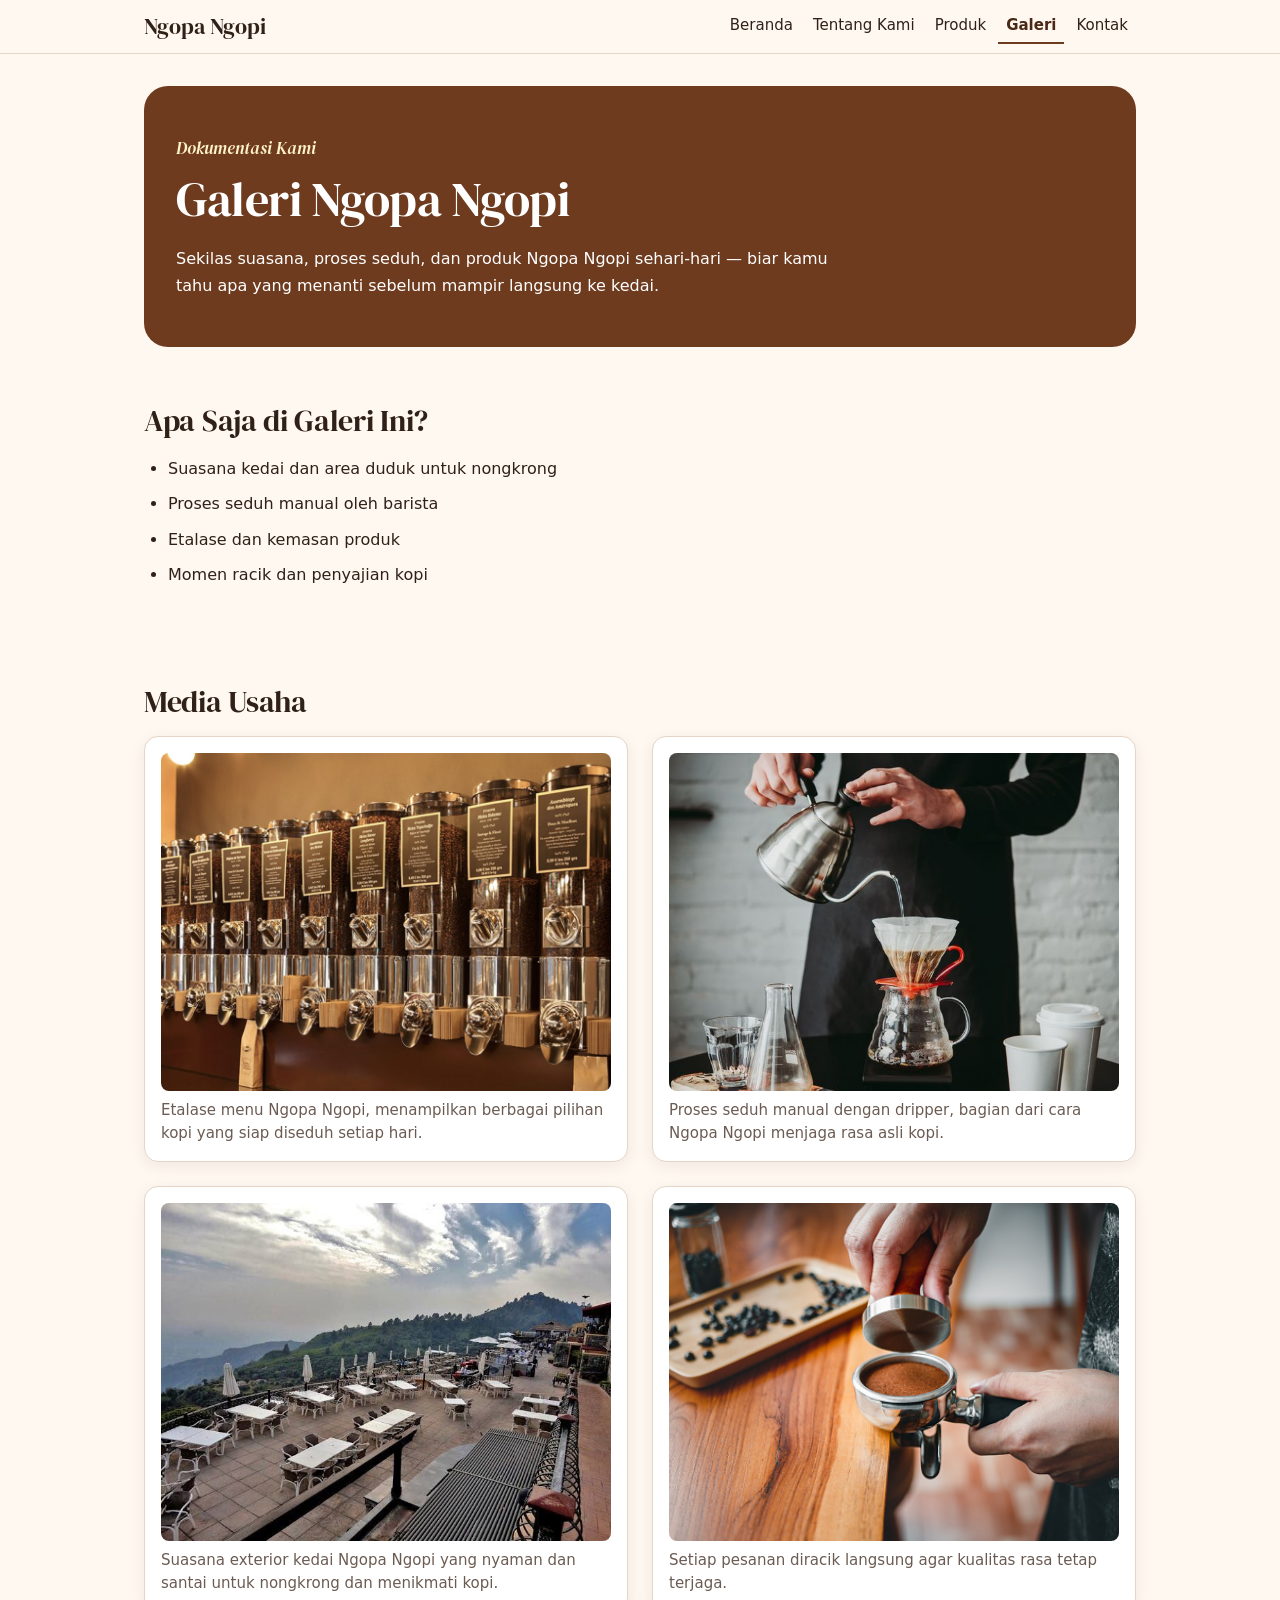
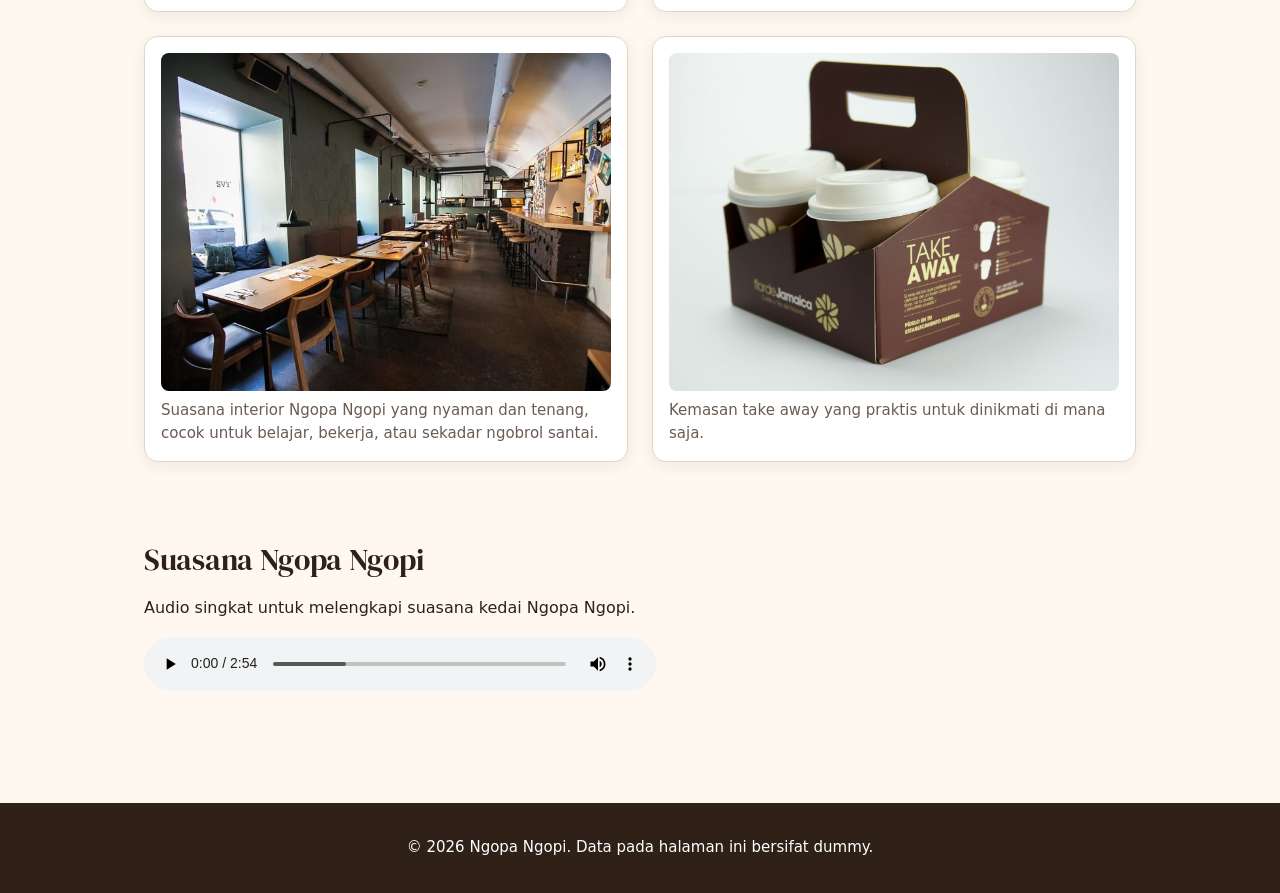
==== commit 36676b0a: "feat(P06) : Tambah Layout dengan Grid dan Flexbox" ====
--- a/galeri.html
+++ b/galeri.html
@@ -45,7 +45,7 @@
       <section aria-labelledby="media-title">
         <h2 id="media-title">Media Usaha</h2>
 
-        <div class="gallery-list">
+        <div class="gallery-grid">
           <figure class="media-card">
             <img
               src="assets/images/etalase-menu.jpg"
--- a/css/style.css
+++ b/css/style.css
@@ -1,1004 +1,670 @@
-@import url("https://fonts.googleapis.com/css2?family=Fraunces:opsz,wght@9..144,400;9..144,500;9..144,600;9..144,700&family=Inter:wght@400;500;600&display=swap");
-
+@import url("https://fonts.googleapis.com/css2?family=DM+Serif+Display:ital@0;1&display=swap");
+
+/* 1. DESIGN TOKENS */
 :root {
-  --ink: #2a1a10;
-  --espresso: #2f1c10;
-  --espresso-soft: #4a2c18;
-  --roast: #7a4a2b;
-  --cream: #f6ecdc;
-  --cream-soft: #fbf6ec;
-  --card: #fffaf1;
-  --line: #e4d2ae;
-  --amber: #c8862f;
-  --amber-deep: #9c6323;
-  --paper: #fff8ec;
-
-  --font-display: "Fraunces", Georgia, serif;
-  --font-body: "Inter", system-ui, -apple-system, "Segoe UI", sans-serif;
-
-  --container: 1080px;
-  --radius-sm: 10px;
-  --radius-md: 16px;
-}
-
-* {
-  box-sizing: border-box;
-}
+  /* Brand */
+  --color-brand-primary: #6f3b1f;
+  --color-brand-primary-strong: #4b2715;
+
+  /* Teks */
+  --color-text-default: #2f2118;
+  --color-text-muted: #6b5b52;
+  --color-text-accent: #7c2d12;
+  --color-text-on-brand: #ffffff;
+  --color-text-on-brand-soft: #fef3c7;
+
+  /* Background */
+  --color-bg-page: #fff8f0;
+  --color-bg-surface: #ffffff;
+  --color-bg-interactive: #6f3b1f;
+  --color-bg-interactive-hover: #4b2715;
+  --color-bg-highlight: #fef3c7;
+  --color-bg-badge: #9a3412;
+
+  /* Border & fokus */
+  --color-border-default: #e4d5c6;
+  --color-border-focus: #1d4ed8;
+  --color-border-focus-inverse: #fde68a;
+
+  /* Spacing */
+  --spacing-xs: 0.25rem;
+  --spacing-sm: 0.5rem;
+  --spacing-md: 1rem;
+  --spacing-lg: 1.5rem;
+  --spacing-xl: 2rem;
+  --spacing-2xl: 3rem;
+
+  /* Radius */
+  --radius-sm: 0.5rem;
+  --radius-md: 0.875rem;
+  --radius-lg: 1.5rem;
+
+  /* Lain-lain */
+  --shadow-card: 0 0.25rem 1rem rgb(47 33 24 / 0.07);
+  --shadow-header: 0 1px 0 var(--color-border-default);
+  --container-width: 62rem;
+
+  /* Gaya tampilan baru */
+  --font-display: "DM Serif Display", Georgia, "Times New Roman", serif;
+  --color-bg-section-alt: #f7ecdc;
+  --color-bg-card: #fffaf2;
+  --color-border-card: #dcc3a6;
+  --color-accent-line: #c2813a;
+}
+
+
+/* 2. RESET & BASE */
+*,
+*::before,
+*::after { box-sizing: border-box; }
 
 html {
-  scroll-behavior: smooth;
-}
-
-@media (prefers-reduced-motion: reduce) {
-  html {
-    scroll-behavior: auto;
-  }
-  * {
-    animation-duration: 0.01ms !important;
-    transition-duration: 0.01ms !important;
-  }
+  color-scheme: light;
 }
 
 body {
   margin: 0;
-  background: var(--cream);
-  color: var(--ink);
-  font-family: var(--font-body);
-  line-height: 1.6;
+  color: var(--color-text-default);
+  background: var(--color-bg-page);
+  font-family: system-ui, -apple-system, BlinkMacSystemFont, "Segoe UI", sans-serif;
+  font-size: 1rem;
+  line-height: 1.7;
   -webkit-font-smoothing: antialiased;
 }
 
-h1,
-h2,
-h3 {
+img { max-width: 100%; height: auto; }
+figure { margin: 0; }
+figcaption { margin-top: var(--spacing-sm); color: var(--color-text-muted); font-size: 0.9375rem; line-height: 1.55; }
+
+a { color: var(--color-brand-primary); text-underline-offset: 0.2em; }
+a:hover { color: var(--color-brand-primary-strong); }
+
+h1, h2, h3 { line-height: 1.2; text-wrap: balance; letter-spacing: -0.01em; }
+h1, h2 { font-family: var(--font-display); font-weight: 400; }
+h3 { font-weight: 700; }
+h1 { font-size: clamp(2rem, 6vw, 3rem); margin-block: 0 var(--spacing-md); }
+h2 { font-size: clamp(1.5rem, 3.5vw, 1.875rem); margin-block: 0 var(--spacing-md); }
+p, li { max-width: 68ch; }
+p { margin-block: 0 var(--spacing-md); }
+
+.eyebrow {
+  margin: 0 0 var(--spacing-sm);
+  color: var(--color-text-muted);
   font-family: var(--font-display);
-  font-weight: 600;
-  line-height: 1.15;
-  margin: 0 0 0.4em;
-  color: var(--espresso);
-}
-
-p {
-  margin: 0 0 1em;
-  max-width: 62ch;
-}
-
-a {
-  color: inherit;
-}
-
-img {
-  max-width: 100%;
-  height: auto;
-  display: block;
-}
-
-figure {
-  margin: 0 0 24px;
-}
-
-figcaption {
-  margin-top: 8px;
-  color: var(--roast);
-}
-
+  font-size: 1.0625rem;
+  font-style: italic;
+  font-weight: 400;
+  letter-spacing: 0;
+  text-transform: none;
+}
+
+
+/* 3. AKSESIBILITAS: FOCUS INDICATOR & SKIP LINK */
 :focus-visible {
-  outline: 3px solid var(--amber);
+  outline: 3px solid var(--color-border-focus);
   outline-offset: 3px;
 }
 
-/* ---------- Skip link ---------- */
+.hero :focus-visible,
+.produk-intro :focus-visible,
+.galeri-intro :focus-visible,
+.kontak-intro :focus-visible,
+.site-footer :focus-visible,
+.skip-link:focus-visible {
+  outline-color: var(--color-border-focus-inverse);
+}
+
+.field input:focus-visible,
+.field select:focus-visible,
+.field textarea:focus-visible {
+  border-color: var(--color-border-focus);
+  outline-offset: 1px;
+}
 
 .skip-link {
   position: absolute;
-  left: -9999px;
-  top: 0;
-  background: var(--espresso);
-  color: var(--paper);
-  padding: 12px 18px;
-  border-radius: 0 0 8px 0;
+  top: -5rem;
+  left: var(--spacing-md);
   z-index: 100;
-}
-
-.skip-link:focus {
-  left: 0;
-}
-
-/* ---------- Layout helpers ---------- */
-
+  padding: var(--spacing-sm) var(--spacing-md);
+  color: var(--color-text-on-brand);
+  background: var(--color-text-default);
+  border-radius: var(--radius-sm);
+}
+.skip-link:focus { top: var(--spacing-md); }
+
+
+/* 4. LAYOUT */
+.site-header {
+  padding: var(--spacing-sm) var(--spacing-lg);
+  background: var(--color-bg-page);
+  border-bottom: 1px solid var(--color-border-default);
+}
+
+.nav,
 .page,
-.nav,
-.hero-inner,
+.profil-inner,
 .section-inner,
+.kontak-inner,
+.page-intro-inner,
 .footer-inner {
-  max-width: var(--container);
-  margin: 0 auto;
-  padding-left: 24px;
-  padding-right: 24px;
-}
-
-section {
-  padding: 72px 0;
-}
-
-.eyebrow {
-  font-family: var(--font-display);
-  font-style: italic;
-  font-size: 1.05rem;
-  color: var(--roast);
-  margin: 0 0 6px;
-}
-
-.eyebrow.dark {
-  color: var(--amber-deep);
-}
-
-/* ---------- Header / nav ---------- */
-
-.site-header {
-  position: sticky;
-  top: 0;
-  z-index: 20;
-  background: var(--cream-soft);
-  border-bottom: 1px solid var(--line);
-}
-
+  width: min(100% - 2rem, var(--container-width));
+  margin-inline: auto;
+}
+
+/* Navigasi */
 .nav {
   display: flex;
+  gap: var(--spacing-md);
+  flex-wrap: wrap;
   align-items: center;
   justify-content: space-between;
-  gap: 24px;
-  padding-top: 16px;
-  padding-bottom: 16px;
-}
-
+}
 .brand {
+  color: var(--color-text-default);
   font-family: var(--font-display);
+  font-size: 1.375rem;
+  font-weight: 400;
+  text-decoration: none;
+}
+.brand:hover { color: var(--color-brand-primary); }
+.nav ul {
+  display: flex;
+  flex-wrap: wrap;
+  gap: var(--spacing-xs);
+  padding: 0;
+  margin: 0;
+  list-style: none;
+}
+.nav li { max-width: none; }
+.nav ul a {
+  display: inline-block;
+  padding: var(--spacing-xs) var(--spacing-sm);
+  color: var(--color-text-default);
+  font-size: 0.9375rem;
+  font-weight: 500;
+  text-decoration: none;
+  border-bottom: 2px solid transparent;
+  transition: border-color 0.15s ease;
+}
+.nav ul a:hover { border-bottom-color: var(--color-brand-primary); }
+.nav a[aria-current="page"] {
+  color: var(--color-brand-primary-strong);
   font-weight: 700;
-  font-size: 1.35rem;
+  border-bottom-color: var(--color-brand-primary);
+}
+
+.page { padding-block: var(--spacing-xl); }
+main > section { padding-block: var(--spacing-xl); }
+
+/* Profil: dua kolom */
+.profil-inner {
+  display: grid;
+  grid-template-columns: minmax(0, 1.2fr) minmax(0, 0.8fr);
+  gap: var(--spacing-2xl);
+  align-items: center;
+}
+
+
+/* 5. KOMPONEN */
+
+/* ---- 5a. HERO ---- */
+.hero {
+  display: grid;
+  grid-template-columns: minmax(0, 1.1fr) minmax(0, 0.9fr);
+  grid-template-areas: "content image";
+  gap: var(--spacing-2xl);
+  align-items: center;
+  width: min(100% - 2rem, var(--container-width));
+  margin: var(--spacing-lg) auto var(--spacing-md);
+  padding: clamp(1.5rem, 5vw, 3rem);
+  color: var(--color-text-on-brand);
+  background: var(--color-brand-primary);
+  border-radius: var(--radius-lg);
+}
+.hero .eyebrow { color: var(--color-text-on-brand-soft); }
+.hero .lead { margin: 0 0 var(--spacing-lg); font-size: 1.125rem; line-height: 1.65; }
+.hero-content { grid-area: content; }
+.hero-image {
+  grid-area: image;
+  display: block;
+  width: 100%;
+  aspect-ratio: 4 / 3;
+  object-fit: cover;
+  border-radius: var(--radius-md);
+}
+
+/* ---- 5b. BUTTON ---- */
+.button,
+.cta-button,
+button {
+  display: inline-block;
+  padding: 0.625rem var(--spacing-lg);
+  color: var(--color-text-on-brand);
+  font: inherit;
+  font-weight: 700;
+  line-height: 1.4;
+  text-align: center;
   text-decoration: none;
-  color: var(--espresso);
-}
-
-.nav ul {
-  list-style: none;
-  display: flex;
-  gap: 28px;
-  margin: 0;
-  padding: 0;
-  flex-wrap: wrap;
-}
-
-.nav a {
-  text-decoration: none;
-  color: var(--ink);
-  font-weight: 500;
-  font-size: 0.95rem;
-  padding-bottom: 4px;
-  border-bottom: 2px solid transparent;
-}
-
-.nav a:hover,
-.nav a[aria-current="page"] {
-  border-bottom-color: var(--amber);
-}
-
-/* ---------- Hero ---------- */
-
-.hero {
-  background:
-    repeating-linear-gradient(
-      135deg,
-      rgb(255 255 255 / 4%) 0px,
-      rgb(255 255 255 / 4%) 2px,
-      transparent 2px,
-      transparent 26px
-    ),
-    linear-gradient(160deg, var(--espresso) 0%, var(--espresso-soft) 100%);
-  color: var(--paper);
-}
-
-.hero-inner {
+  cursor: pointer;
+  background: var(--color-bg-interactive);
+  border: 2px solid transparent;
+  border-radius: 999px;
+  transition: background-color 0.15s ease;
+}
+.button:hover,
+.cta-button:hover,
+button:hover {
+  color: var(--color-text-on-brand);
+  background: var(--color-bg-interactive-hover);
+}
+
+/* Tombol di atas hero (latar brand): terang di atas gelap */
+.hero .cta-button,
+.hero button {
+  color: var(--color-text-default);
+  background: var(--color-bg-highlight);
+}
+.hero .cta-button:hover,
+.hero button:hover {
+  color: var(--color-text-default);
+  background: var(--color-border-focus-inverse);
+}
+
+/* ---- 5c. CARD + BADGE ---- */
+.card,
+.product-card,
+.media-card,
+.form-card,
+.preview-card {
+  background: var(--color-bg-surface);
+  border: 1px solid var(--color-border-default);
+  border-radius: var(--radius-md);
+  box-shadow: var(--shadow-card);
+  overflow: hidden;
+}
+.product-card,
+.form-card,
+.preview-card { padding: var(--spacing-lg); }
+.media-card { padding: var(--spacing-md); }
+
+/* Grid daftar kartu */
+.menu-grid,
+.product-grid,
+.gallery-grid {
   display: grid;
-  grid-template-columns: 1.1fr 0.9fr;
-  gap: 48px;
-  align-items: center;
-  padding-top: 64px;
-  padding-bottom: 64px;
-}
-
-.hero .eyebrow {
-  color: #e8c48c;
-}
-
-.hero h1 {
-  color: var(--paper);
-  font-size: clamp(2.6rem, 6vw, 3.8rem);
-}
-
-.hero .lead {
-  color: #f1e4d0;
-  font-size: 1.08rem;
-}
-
-.hero-figure {
-  border-radius: 4px 28px 4px 28px;
-  overflow: hidden;
-  border: 1px solid rgb(255 255 255 / 15%);
-  box-shadow: 0 24px 48px rgb(0 0 0 / 30%);
-  margin: 0;
-}
-
-.hero-figure img {
-  width: 100%;
-  height: 100%;
-  object-fit: cover;
-  aspect-ratio: 4 / 3;
-}
-
-.cta-button {
-  display: inline-block;
-  border: 0;
-  border-radius: 999px;
-  background: var(--amber);
-  color: var(--espresso);
-  padding: 13px 26px;
-  font-weight: 600;
-  font-size: 1rem;
-  cursor: pointer;
-  margin-top: 8px;
-  text-decoration: none;
-  transition: background 0.15s ease, transform 0.15s ease;
-}
-
-.cta-button:hover {
-  background: #dc9c43;
-  transform: translateY(-1px);
-}
-
-/* ---------- Profil ---------- */
-
-.profil-inner {
-  max-width: var(--container);
-  margin: 0 auto;
-  padding: 0 24px;
-  display: grid;
-  grid-template-columns: 1.3fr 1fr;
-  gap: 48px;
-  align-items: start;
-}
-
-.value-list {
-  list-style: none;
-  margin: 0;
-  padding: 0;
-  display: grid;
-  gap: 14px;
-}
-
-.value-list li {
-  background: var(--card);
-  border: 1px solid var(--line);
-  border-left: 3px solid var(--amber);
-  border-radius: var(--radius-sm);
-  padding: 14px 18px;
-  font-size: 0.97rem;
-}
-
-.value-list strong {
-  display: block;
-  font-family: var(--font-display);
-  color: var(--espresso);
-  margin-bottom: 2px;
-}
-
-/* ---------- Menu ---------- */
-
-#menu {
-  background: var(--cream-soft);
-  border-top: 1px solid var(--line);
-  border-bottom: 1px solid var(--line);
-}
-
-.heading {
-  display: flex;
-  justify-content: space-between;
-  align-items: flex-end;
-  gap: 40px;
-  flex-wrap: wrap;
-  margin-bottom: 28px;
-}
-
-.heading h2 {
-  font-size: 1.9rem;
-  margin: 0;
-}
-
-.heading .intro {
-  max-width: 38ch;
-  color: var(--roast);
-  font-size: 0.95rem;
-  margin: 0;
-}
-
-.filters {
-  display: flex;
-  gap: 10px;
-  flex-wrap: wrap;
-  margin-bottom: 32px;
-}
-
-.filter {
-  border: 1px solid var(--line);
-  background: var(--paper);
-  color: var(--ink);
-  font-family: var(--font-body);
-  font-size: 0.88rem;
-  font-weight: 500;
-  padding: 9px 18px;
-  border-radius: 999px;
-  cursor: pointer;
-  transition: background 0.15s ease, color 0.15s ease, border-color 0.15s ease;
-}
-
-.filter:hover {
-  border-color: var(--amber);
-}
-
-.filter.active {
-  background: var(--espresso);
-  border-color: var(--espresso);
-  color: var(--paper);
-}
-
-.menu-grid {
-  display: grid;
-  grid-template-columns: repeat(3, 1fr);
-  gap: 24px;
-}
-
-.card {
-  background: var(--card);
-  border: 1px solid var(--line);
-  border-radius: var(--radius-md);
-  overflow: hidden;
-}
-
-.card[hidden] {
-  display: none;
-}
-
+  grid-template-columns: repeat(3, minmax(0, 1fr));
+  gap: var(--spacing-lg);
+}
+.gallery-grid { grid-template-columns: repeat(2, minmax(0, 1fr)); }
+
+/* Produk baru: Grid satu kolom selebar 26rem */
+.menu-grid.menu-grid-new { grid-template-columns: minmax(0, 26rem); }
+
+/* Produk baru: lebih besar dari kartu lain, foto ukuran asli, teks di bawah foto */
+.menu-grid-new .pic {
+  aspect-ratio: auto;
+  background: var(--color-bg-surface);
+}
+.menu-grid-new .pic img {
+  height: auto;
+  object-fit: contain;
+}
+.menu-grid-new .card-body {
+  gap: var(--spacing-md);
+  padding: var(--spacing-lg);
+}
+.menu-grid-new .card-body h3 { font-size: 1.125rem; }
+.menu-grid-new .card-body b { font-size: 1.5rem; }
+
+/* Positioning: .pic = containing block untuk .badge (position: absolute) */
 .pic {
   position: relative;
   aspect-ratio: 4 / 3;
   overflow: hidden;
-}
-
+  background: var(--color-bg-highlight);
+}
 .pic img {
+  display: block;
   width: 100%;
   height: 100%;
   object-fit: cover;
-  filter: none;
-}
-
-.pic.raspberry {
-  background: none;
-}
-
-.badge {
-  position: absolute;
-  top: 12px;
-  left: 12px;
-  background: var(--paper);
-  color: var(--espresso);
-  font-size: 0.72rem;
-  font-weight: 600;
-  padding: 5px 11px;
-  border-radius: 999px;
-  z-index: 1;
-}
-
+}
+.card {
+  display: flex;
+  flex-direction: column;
+  background: var(--color-bg-card);
+  border-color: var(--color-border-card);
+}
 .card-body {
   display: flex;
-  align-items: flex-start;
+  flex: 1;
+  flex-direction: column;
   justify-content: space-between;
-  gap: 12px;
-  padding: 18px;
-  margin: 0;
-}
-
-.card-body h3 {
-  font-size: 1.05rem;
-  margin: 0 0 4px;
-}
-
-.card-body p {
-  font-size: 0.88rem;
-  color: var(--roast);
-  margin: 0;
-  max-width: 26ch;
-}
-
-.card-body b {
-  flex-shrink: 0;
+  gap: var(--spacing-md);
+  padding: var(--spacing-lg);
+}
+.card-body h3 { margin: 0 0 var(--spacing-xs); font-size: 1.125rem; }
+.card-body p { margin: 0; color: var(--color-text-muted); font-size: 0.9375rem; line-height: 1.55; }
+.card-body b,
+.price {
+  display: block;
+  color: var(--color-text-accent);
   font-family: var(--font-display);
-  font-weight: 600;
-  font-size: 1.05rem;
-  color: var(--amber-deep);
-}
-
-/* ---------- Aside note ---------- */
-
-.aside-note {
-  max-width: var(--container);
-  margin: 0 auto;
-  padding: 0 24px 72px;
-  text-align: center;
-}
-
-.aside-note h2 {
-  font-size: 1.5rem;
-  margin: 0 0 10px;
-}
-
-.aside-note p {
-  max-width: 56ch;
-  margin: 0 auto;
-  color: var(--roast);
-}
-
-/* ---------- Kontak (ringkasan info, ex: di beranda) ---------- */
-
-.kontak-inner {
-  max-width: var(--container);
-  margin: 0 auto;
-  padding: 0 24px;
-}
-
-.kontak-card {
-  background: var(--card);
-  border: 1px solid var(--line);
-  border-radius: var(--radius-md);
-  padding: 32px;
-  display: grid;
-  grid-template-columns: repeat(3, 1fr);
-  gap: 24px;
-}
-
-.kontak-item dt {
-  font-family: var(--font-display);
-  color: var(--roast);
-  margin-bottom: 6px;
-}
-
-.kontak-item dd {
-  margin: 0;
-}
-
-.kontak-item a {
-  text-decoration: underline;
-  text-decoration-color: var(--amber);
-}
-
-/* ---------- Halaman "Tentang" ---------- */
-
-.page-intro {
-  background: var(--cream-soft);
-  border-bottom: 1px solid var(--line);
-}
-
-.page-intro-inner {
-  max-width: var(--container);
-  margin: 0 auto;
-  padding: 56px 24px;
-}
-
-.page-intro .page-intro-inner {
-  display: grid;
-  grid-template-columns: 1.2fr 1fr;
-  gap: 40px;
-  align-items: center;
-}
-
-.about-figure {
-  border-radius: 4px 28px 4px 28px;
-  overflow: hidden;
-  border: 1px solid var(--line);
-  margin: 0;
-  box-shadow: 0 20px 40px rgb(47 28 16 / 12%);
-}
-
-.about-figure img {
+  font-size: 1.25rem;
+  font-weight: 400;
+}
+
+.product-thumb {
+  display: none; /* Produk Pilihan tanpa gambar */
   width: 100%;
   aspect-ratio: 4 / 3;
   object-fit: cover;
-}
-
-.about-list {
-  margin: 0;
-  padding: 0;
-  list-style: none;
-  display: grid;
-  gap: 12px;
-}
-
-.about-list li {
-  background: var(--card);
-  border: 1px solid var(--line);
-  border-left: 3px solid var(--amber);
   border-radius: var(--radius-sm);
-  padding: 14px 18px;
-}
-
-/* ---------- Footer ---------- */
-
-.site-footer {
-  background: var(--espresso);
-  color: #d9c6ac;
-}
-
-.footer-inner {
-  max-width: var(--container);
-  margin: 0 auto;
-  padding: 24px;
-  text-align: center;
-  font-size: 0.88rem;
-}
-
-/* ---------- Halaman Produk ---------- */
-
-.produk-page section {
-  padding: 40px 0;
-}
-
-.produk-page section:first-child {
-  padding-top: 48px;
-  padding-bottom: 24px;
-}
-
-.produk-page section:last-child {
-  padding-bottom: 56px;
-}
-
-.produk-intro p {
-  color: var(--roast);
-}
-
-.kategori-list {
-  list-style: none;
-  margin: 0;
-  padding: 0;
-  display: grid;
-  grid-template-columns: repeat(auto-fit, minmax(220px, 1fr));
-  gap: 12px;
-}
-
-.kategori-list li {
-  background: var(--card);
-  border: 1px solid var(--line);
-  border-left: 3px solid var(--amber);
-  border-radius: var(--radius-sm);
-  padding: 12px 18px;
-  font-size: 0.95rem;
-}
-
-.kategori-list strong {
+}
+.media-card img {
   display: block;
-  font-family: var(--font-display);
-  color: var(--espresso);
-  margin-bottom: 2px;
-}
-
-.menu-baru-label,
-.menu-lain-label {
-  font-family: var(--font-display);
-  font-style: italic;
-  font-size: 1.05rem;
-  color: var(--roast);
-  margin: 0 0 14px;
-}
-
-.menu-grid-new {
-  margin-bottom: 40px;
-}
-
-.menu-grid-new .card {
-  display: grid;
-  grid-template-columns: 1.2fr 1fr;
-  border: 1px solid var(--amber);
-}
-
-.menu-grid-new .pic {
-  aspect-ratio: auto;
-  height: 100%;
-}
-
-.menu-grid-new .card-body {
-  flex-direction: column;
-  align-items: flex-start;
-  justify-content: center;
-  gap: 8px;
-  padding: 28px;
-}
-
-.menu-grid-new .card-body p {
-  max-width: 40ch;
-}
-
-.empty-state {
-  text-align: center;
-  color: var(--roast);
-  border: 1px dashed var(--line);
-  border-radius: var(--radius-md);
-  padding: 32px;
-}
-
-/* ---------- Tabel harga ---------- */
-
-.table-wrap {
-  background: var(--card);
-  border: 1px solid var(--line);
-  border-radius: var(--radius-md);
-  overflow: hidden;
-  overflow-x: auto;
-}
-
-.table-wrap table {
-  width: 100%;
-  border-collapse: collapse;
-  font-size: 0.95rem;
-}
-
-.table-wrap caption {
-  caption-side: top;
-  text-align: left;
-  font-family: var(--font-display);
-  font-style: italic;
-  color: var(--roast);
-  font-size: 0.85rem;
-  padding: 16px 20px 0;
-}
-
-.table-wrap thead th {
-  background: var(--espresso);
-  color: var(--paper);
-  font-family: var(--font-display);
-  font-weight: 600;
-  text-align: left;
-  padding: 14px 20px;
-  white-space: nowrap;
-}
-
-.table-wrap thead th:last-child,
-.table-wrap tbody td:last-child {
-  text-align: right;
-}
-
-.table-wrap tbody th,
-.table-wrap tbody td {
-  padding: 14px 20px;
-  border-top: 1px solid var(--line);
-  white-space: nowrap;
-}
-
-.table-wrap tbody th {
-  font-family: var(--font-body);
-  font-weight: 600;
-  text-align: left;
-  color: var(--ink);
-}
-
-.table-wrap tbody td:last-child {
-  font-family: var(--font-display);
-  font-weight: 600;
-  color: var(--amber-deep);
-}
-
-.table-wrap tbody tr:hover {
-  background: var(--cream-soft);
-}
-
-/* ---------- Halaman Galeri ---------- */
-
-.galeri-page section {
-  padding: 40px 0;
-}
-
-.galeri-page section:first-child {
-  padding-top: 48px;
-  padding-bottom: 24px;
-}
-
-.galeri-page section:last-child {
-  padding-bottom: 56px;
-}
-
-.galeri-intro p {
-  color: var(--roast);
-}
-
-.gallery-list {
-  display: grid;
-  grid-template-columns: repeat(3, 1fr);
-  gap: 24px;
-}
-
-.media-card {
-  background: var(--card);
-  border: 1px solid var(--line);
-  border-radius: var(--radius-md);
-  overflow: hidden;
-  margin: 0;
-}
-
-.media-card img {
   width: 100%;
   aspect-ratio: 4 / 3;
   object-fit: cover;
-}
-
-.media-card figcaption {
-  padding: 14px 16px;
-  font-size: 0.88rem;
-  color: var(--roast);
-}
-
-.audio-card {
-  background: var(--card);
-  border: 1px solid var(--line);
-  border-radius: var(--radius-md);
-  padding: 24px;
-}
-
-.audio-card audio {
-  width: 100%;
-}
-
-/* ---------- Halaman Kontak (form) ---------- */
-
-.kontak-page .kontak-intro {
-  max-width: var(--container);
-  margin: 0 auto;
-  padding: 48px 24px 8px;
-}
-
-.kontak-page .kontak-intro p {
-  color: var(--roast);
-}
-
+  border-radius: var(--radius-sm);
+}
+
+.badge {
+  position: absolute;
+  top: var(--spacing-sm);
+  left: var(--spacing-sm);
+  padding: var(--spacing-xs) var(--spacing-md);
+  color: var(--color-text-default);
+  font-size: 0.8125rem;
+  font-weight: 700;
+  background: var(--color-bg-surface);
+  border-radius: 999px;
+}
+
+/* Kartu produk */
+/* Positioning: .product-card = containing block untuk .product-badge (position: absolute) */
+.product-card {
+  position: relative;
+  display: flex;
+  flex-direction: column;
+  gap: var(--spacing-sm);
+  padding-top: 3.5rem; /* ruang aman agar badge tidak menutupi judul */
+}
+.product-card h3,
+.product-card p { margin: 0; }
+.product-card h3 { font-size: 1.125rem; }
+.product-card p { color: var(--color-text-muted); font-size: 0.9375rem; line-height: 1.55; }
+.product-card .price { color: var(--color-text-accent); margin-top: var(--spacing-xs); }
+.product-badge {
+  position: absolute;
+  top: var(--spacing-md);
+  left: var(--spacing-lg);
+  padding: var(--spacing-xs) var(--spacing-md);
+  color: var(--color-brand-primary-strong);
+  font-size: 0.8125rem;
+  font-weight: 800;
+  background: var(--color-bg-highlight);
+  border-radius: 999px;
+}
+.card-actions {
+  display: flex;
+  flex-wrap: wrap;
+  gap: var(--spacing-md);
+  align-items: center;
+  margin-top: auto;
+  padding-top: var(--spacing-sm);
+}
+.card-actions .button { padding: var(--spacing-sm) var(--spacing-md); font-size: 0.9375rem; }
+.card-actions a:not(.button) { font-size: 0.9375rem; }
+
+.menu-baru-label,
+.menu-lain-label {
+  margin: var(--spacing-lg) 0 var(--spacing-md);
+  color: var(--color-text-muted);
+  font-family: var(--font-display);
+  font-size: 1.125rem;
+  font-style: italic;
+  font-weight: 400;
+}
+.empty-state { color: var(--color-text-muted); }
+
+/* ---- 5d. FORM ---- */
 .kontak-form-section {
-  max-width: var(--container);
-  margin: 0 auto;
-  padding: 32px 24px 64px;
   display: grid;
-  grid-template-columns: 1.3fr 1fr;
-  gap: 24px;
+  grid-template-columns: minmax(0, 1.2fr) minmax(0, 0.8fr);
+  gap: var(--spacing-lg);
   align-items: start;
 }
 
-.form-card,
-.preview-card {
-  background: var(--card);
-  border: 1px solid var(--line);
-  border-radius: var(--radius-md);
-  padding: 28px;
-}
-
-.form-card h2,
-.preview-card h2 {
-  font-size: 1.25rem;
-  margin-bottom: 18px;
-}
-
-.field {
-  margin-bottom: 18px;
-}
-
-.field:last-of-type {
-  margin-bottom: 22px;
+.form-card form {
+  display: flex;
+  flex-direction: column;
+  gap: var(--spacing-lg);
+  margin: 0;
+}
+.form-actions {
+  display: flex;
+  flex-wrap: wrap;
+  gap: var(--spacing-sm);
+  align-items: center;
+  justify-content: flex-end;
 }
 
 .field label,
-fieldset legend {
-  display: block;
-  margin-bottom: 6px;
-  font-family: var(--font-body);
-  font-weight: 600;
-  font-size: 0.92rem;
-  color: var(--espresso);
-}
-
-.field input[type="text"],
-.field input[type="email"],
-.field input[type="tel"],
+legend { display: block; margin-bottom: var(--spacing-sm); font-weight: 700; }
+.field small { display: block; margin-top: var(--spacing-xs); color: var(--color-text-muted); font-size: 0.875rem; }
+
+.field input,
 .field select,
 .field textarea {
+  display: block;
   width: 100%;
-  font-family: var(--font-body);
-  font-size: 0.95rem;
-  color: var(--ink);
-  background: var(--paper);
-  border: 1px solid var(--line);
+  padding: 0.625rem var(--spacing-md);
+  color: inherit;
+  font: inherit;
+  background: var(--color-bg-surface);
+  border: 1px solid var(--color-text-muted);
   border-radius: var(--radius-sm);
-  padding: 10px 14px;
-  transition: border-color 0.15s ease;
-}
-
-.field textarea {
-  resize: vertical;
-  min-height: 96px;
-}
-
-.field input:focus,
-.field select:focus,
-.field textarea:focus {
-  border-color: var(--amber);
-}
+}
+.field textarea { resize: vertical; min-height: 7rem; }
+.field input[type="radio"],
+.field input[type="checkbox"] {
+  display: inline-block;
+  width: auto;
+  margin-right: var(--spacing-sm);
+}
+.radio-group {
+  display: flex;
+  flex-direction: column;
+  gap: var(--spacing-sm);
+}
+.radio-group label { display: block; margin-bottom: 0; font-weight: 400; }
 
 fieldset {
-  border: 1px solid var(--line);
+  min-width: 0;
+  margin: 0;
+  padding: var(--spacing-md) var(--spacing-lg) var(--spacing-lg);
+  border: 1px solid var(--color-border-default);
   border-radius: var(--radius-sm);
-  margin: 0 0 18px;
-  padding: 14px 16px;
-}
-
-.radio-group {
+}
+legend { padding-inline: var(--spacing-sm); }
+
+#preview-form {
+  margin: 0;
+  padding: var(--spacing-md);
+  font-family: inherit;
+  font-size: 0.9375rem;
+  white-space: pre-wrap;
+  overflow-wrap: anywhere;
+  background: var(--color-bg-page);
+  border: 1px solid var(--color-border-default);
+  border-radius: var(--radius-sm);
+}
+audio { display: block; width: 100%; max-width: 32rem; }
+
+
+/* 6. BAGIAN HALAMAN */
+#profil { background: var(--color-bg-surface); }
+.value-list { padding: 0; margin: 0; list-style: none; }
+.value-list li {
+  margin-bottom: var(--spacing-md);
+  padding: var(--spacing-md) var(--spacing-lg);
+  background: var(--color-bg-page);
+  border: 1px solid var(--color-border-default);
+  border-radius: var(--radius-md);
+}
+.value-list li:last-child { margin-bottom: 0; }
+.value-list strong { display: block; color: var(--color-text-accent); }
+
+/* Judul bagian menu: judul kiri, pengantar kanan */
+.heading {
+  display: flex;
+  flex-wrap: wrap;
+  gap: var(--spacing-sm) var(--spacing-xl);
+  align-items: flex-end;
+  justify-content: space-between;
+  margin-bottom: var(--spacing-xl);
+}
+.heading h2 { margin-bottom: 0; }
+.heading .intro { max-width: 34rem; margin: 0; color: var(--color-text-muted); }
+
+.contact {
+  background: var(--color-bg-surface);
+  border-block: 1px solid var(--color-border-default);
+}
+.kontak-card { margin: 0; }
+.kontak-item { padding: var(--spacing-md) 0; border-bottom: 1px solid var(--color-border-default); }
+.kontak-item:first-child { padding-top: 0; }
+.kontak-item:last-child { padding-bottom: 0; border-bottom: 0; }
+.kontak-item dt { color: var(--color-text-muted); font-size: 0.9375rem; font-weight: 700; }
+.kontak-item dd { margin: 0; }
+
+.aside-note {
+  width: min(100% - 2rem, var(--container-width));
+  margin: var(--spacing-xl) auto 0;
+  padding: clamp(1.5rem, 4vw, 2rem);
+  color: var(--color-text-default);
+  background: var(--color-bg-highlight);
+  border-radius: var(--radius-lg);
+}
+.aside-note h2 { margin-top: 0; }
+.aside-note p:last-child { margin-bottom: 0; }
+
+.about-figure img {
+  display: block;
+  width: 100%;
+  aspect-ratio: 4 / 3;
+  object-fit: cover;
+  border-radius: var(--radius-md);
+}
+.about-list,
+.kategori-list { padding-left: var(--spacing-lg); }
+.about-list li,
+.kategori-list li { margin-bottom: var(--spacing-sm); }
+.kategori-list strong { display: block; color: var(--color-text-accent); }
+
+
+/* 7. TABEL & FOOTER */
+.table-wrap {
+  overflow-x: auto;
+  border: 1px solid var(--color-border-default);
+  border-radius: var(--radius-md);
+}
+table {
+  width: 100%;
+  border-collapse: collapse;
+  background: var(--color-bg-surface);
+}
+caption {
+  padding-bottom: var(--spacing-sm);
+  color: var(--color-text-muted);
+  font-weight: 700;
+  text-align: left;
+  caption-side: top;
+}
+th,
+td {
+  padding: 0.75rem var(--spacing-md);
+  text-align: left;
+  border-bottom: 1px solid var(--color-border-default);
+}
+tbody tr:last-child th,
+tbody tr:last-child td { border-bottom: 0; }
+thead th { color: var(--color-text-on-brand); background: var(--color-brand-primary); border-bottom: 0; }
+tbody th { background: var(--color-bg-page); }
+tbody td:last-child { color: var(--color-text-accent); font-weight: 700; white-space: nowrap; }
+
+.site-footer {
+  margin-top: var(--spacing-2xl);
+  padding: var(--spacing-xl) var(--spacing-md);
+  color: var(--color-text-on-brand);
+  text-align: center;
+  background: var(--color-text-default);
+}
+.site-footer p { max-width: none; margin: 0; font-size: 0.9375rem; }
+
+
+/* 8. BANNER HALAMAN */
+.produk-intro,
+.galeri-intro,
+.kontak-intro {
+  margin-bottom: var(--spacing-lg);
+  padding: clamp(1.5rem, 5vw, 3rem) clamp(1.25rem, 4vw, 2rem);
+  color: var(--color-text-on-brand);
+  background: var(--color-brand-primary);
+  border-radius: var(--radius-lg);
+}
+.produk-intro .eyebrow,
+.galeri-intro .eyebrow,
+.kontak-intro .eyebrow { color: var(--color-text-on-brand-soft); }
+.produk-intro p:last-child,
+.galeri-intro p:last-child,
+.kontak-intro p:last-child { margin-bottom: 0; }
+
+/* Tentang: teks di kiri, foto biji kopi ukuran sedang di kanan */
+.page-intro { padding-block: 4rem; }
+.page-intro .page-intro-inner {
+  display: grid;
+  grid-template-columns: minmax(0, 1fr) 22rem;
+  gap: var(--spacing-2xl);
+  align-items: center;
+}
+.page-intro h1 {
+  font-size: clamp(2rem, 5vw, 2.75rem);
+  line-height: 1.1;
+  margin-bottom: var(--spacing-md);
+}
+.page-intro p:last-child { margin-bottom: 0; }
+.page-intro .about-figure img {
+  aspect-ratio: 4 / 3;
+  border-radius: 1.75rem;
+  box-shadow: 0 1rem 2rem rgb(47 33 24 / 0.18);
+}
+
+/* Tentang: bagian "Kenapa pilih" di latar lebih gelap, daftar berupa kartu bergaris kiri */
+.page-intro + section {
+  padding-block: 4rem;
+  background: var(--color-bg-section-alt);
+  border-top: 1px solid var(--color-border-default);
+}
+.about-list {
   display: flex;
   flex-direction: column;
-  gap: 8px;
-  font-size: 0.92rem;
-}
-
-.radio-group label {
-  display: flex;
-  align-items: center;
-  gap: 8px;
-  font-weight: 400;
-  margin-bottom: 0;
-  color: var(--ink);
-}
-
-.kontak-form-section button.cta-button {
-  border: none;
-  width: 100%;
-  text-align: center;
-  margin-top: 0;
-}
-
-#preview-form {
-  padding: 16px;
-  white-space: pre-wrap;
-  background: var(--paper);
-  border: 1px solid var(--line);
+  gap: var(--spacing-md);
+  padding: 0;
+  margin: 0;
+  list-style: none;
+}
+.about-list li {
+  max-width: none;
+  margin: 0;
+  padding: 0.875rem var(--spacing-lg);
+  background: var(--color-bg-card);
+  border: 1px solid var(--color-border-card);
+  border-left: 3px solid var(--color-accent-line);
   border-radius: var(--radius-sm);
-  font-size: 0.88rem;
-  color: var(--ink);
-  min-height: 140px;
-  font-family: var(--font-body);
-}
-
-#preview-form.preview-error {
-  color: #b3261e;
-  background: #fdecea;
-  border-color: #f2b8b5;
-  font-weight: 600;
-}
-
-.field-invalid input[type="text"],
-.field-invalid input[type="email"],
-.field-invalid input[type="tel"],
-.field-invalid select,
-.field-invalid textarea {
-  border-color: #b3261e;
-  background: #fdecea;
-}
-
-fieldset.field-invalid {
-  border-color: #b3261e;
-  background: #fdecea;
-}
-
-fieldset.field-invalid legend {
-  color: #b3261e;
-}
-
-/* ---------- Responsive ---------- */
-
-@media (max-width: 820px) {
-  .hero-inner {
-    grid-template-columns: 1fr;
-  }
-
-  .hero-figure {
-    order: -1;
-  }
-
-  .profil-inner {
-    grid-template-columns: 1fr;
-  }
-
-  .page-intro .page-intro-inner {
-    grid-template-columns: 1fr;
-  }
-
-  .about-figure {
-    order: -1;
-  }
-
-  .menu-grid {
-    grid-template-columns: repeat(2, 1fr);
-  }
-
-  .menu-grid-new .card {
-    grid-template-columns: 1fr;
-  }
-
-  .menu-grid-new .pic {
-    aspect-ratio: 4 / 3;
-    height: auto;
-  }
-
-  .kontak-card {
-    grid-template-columns: 1fr;
-  }
-
-  .kontak-form-section {
-    grid-template-columns: 1fr;
-  }
-
-  .gallery-list {
-    grid-template-columns: repeat(2, 1fr);
-  }
-}
-
-@media (max-width: 640px) {
-  .menu-grid {
-    grid-template-columns: 1fr;
-  }
-
-  .gallery-list {
-    grid-template-columns: 1fr;
-  }
-
-  .heading {
-    align-items: flex-start;
-  }
-}
-
-@media (max-width: 560px) {
-  section {
-    padding: 48px 0;
-  }
-
-  .nav {
-    flex-direction: column;
-    align-items: flex-start;
-    gap: 12px;
-  }
-
-  .nav ul {
-    gap: 16px;
-  }
-
-  .produk-page section,
-  .galeri-page section {
-    padding: 28px 0;
-  }
-
-  .produk-page section:first-child,
-  .galeri-page section:first-child {
-    padding-top: 36px;
-  }
-}
-
-@media (max-width: 480px) {
-  .table-wrap table {
-    font-size: 0.88rem;
-  }
-
-  .table-wrap thead th,
-  .table-wrap tbody th,
-  .table-wrap tbody td {
-    padding: 12px 14px;
-  }
-}+}
+
+/* Beri jarak antarbagian di halaman dalam */
+.page > section + section { margin-top: var(--spacing-md); }
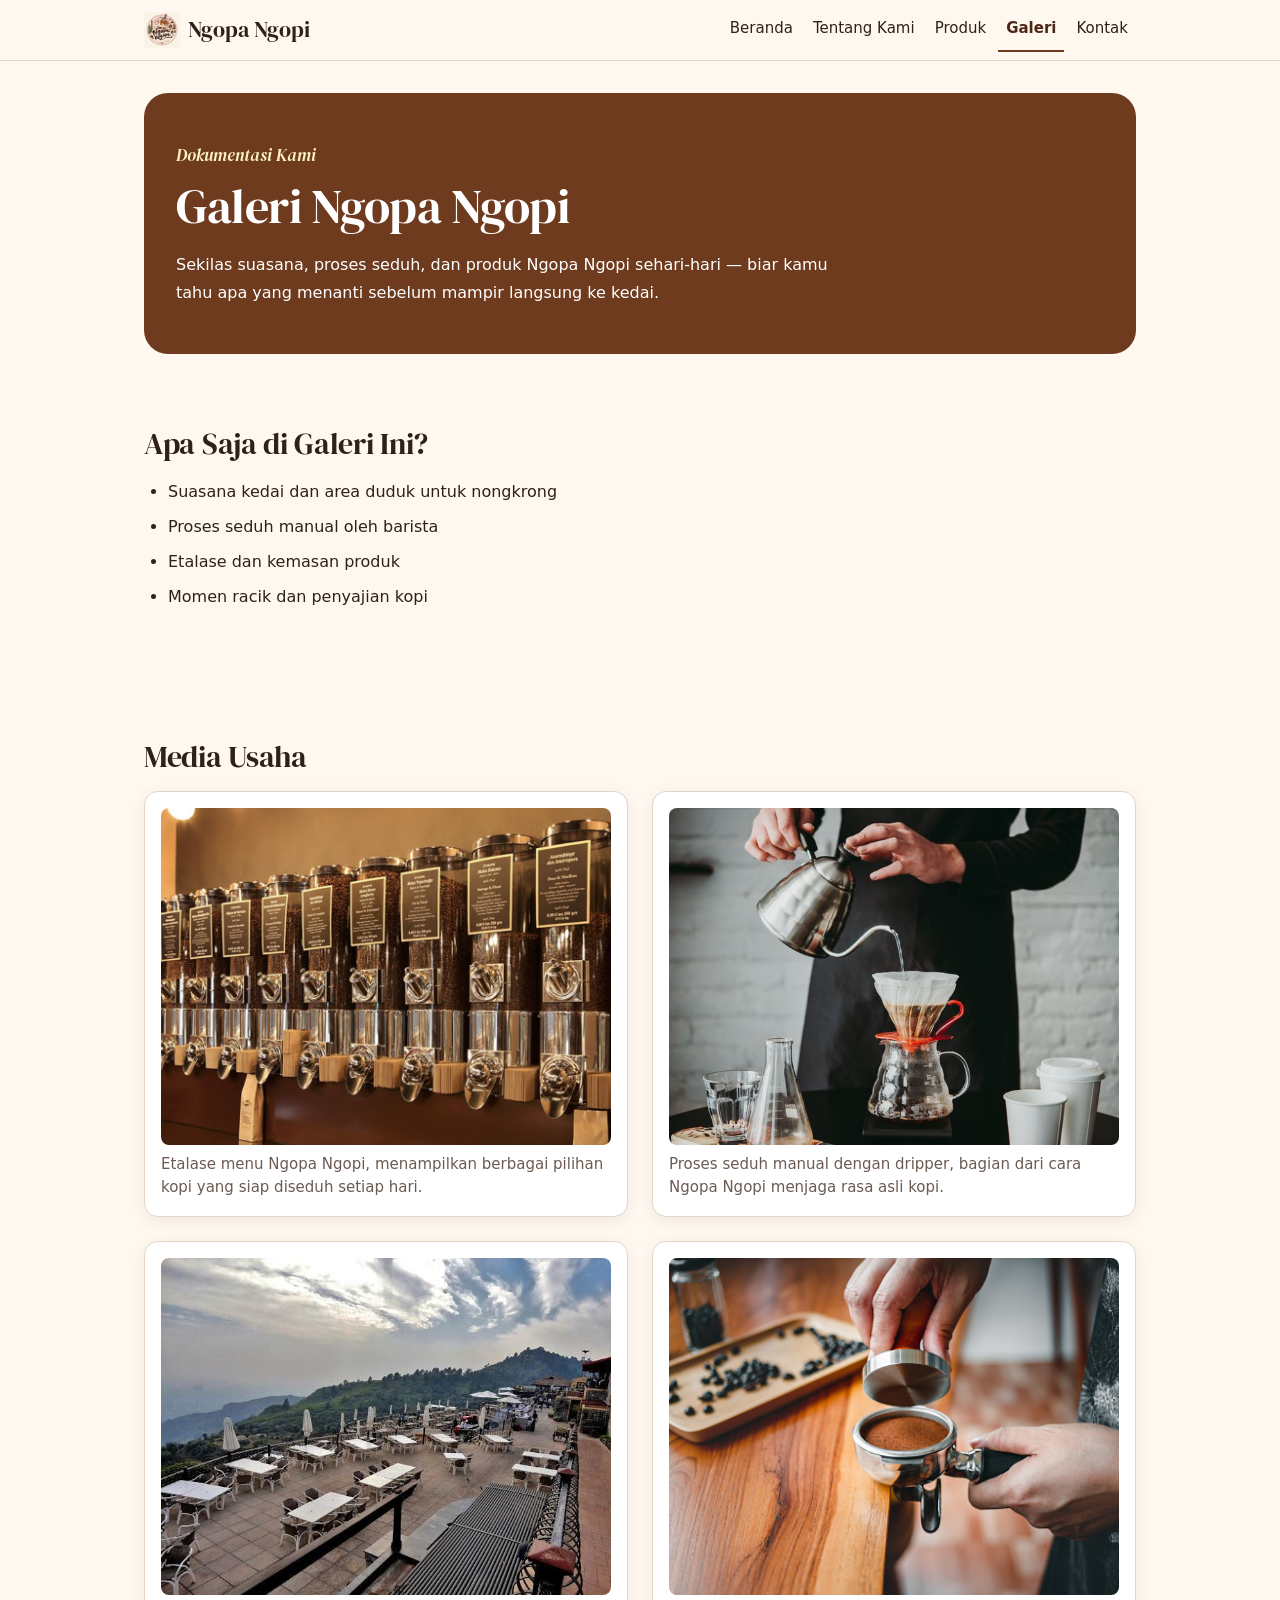
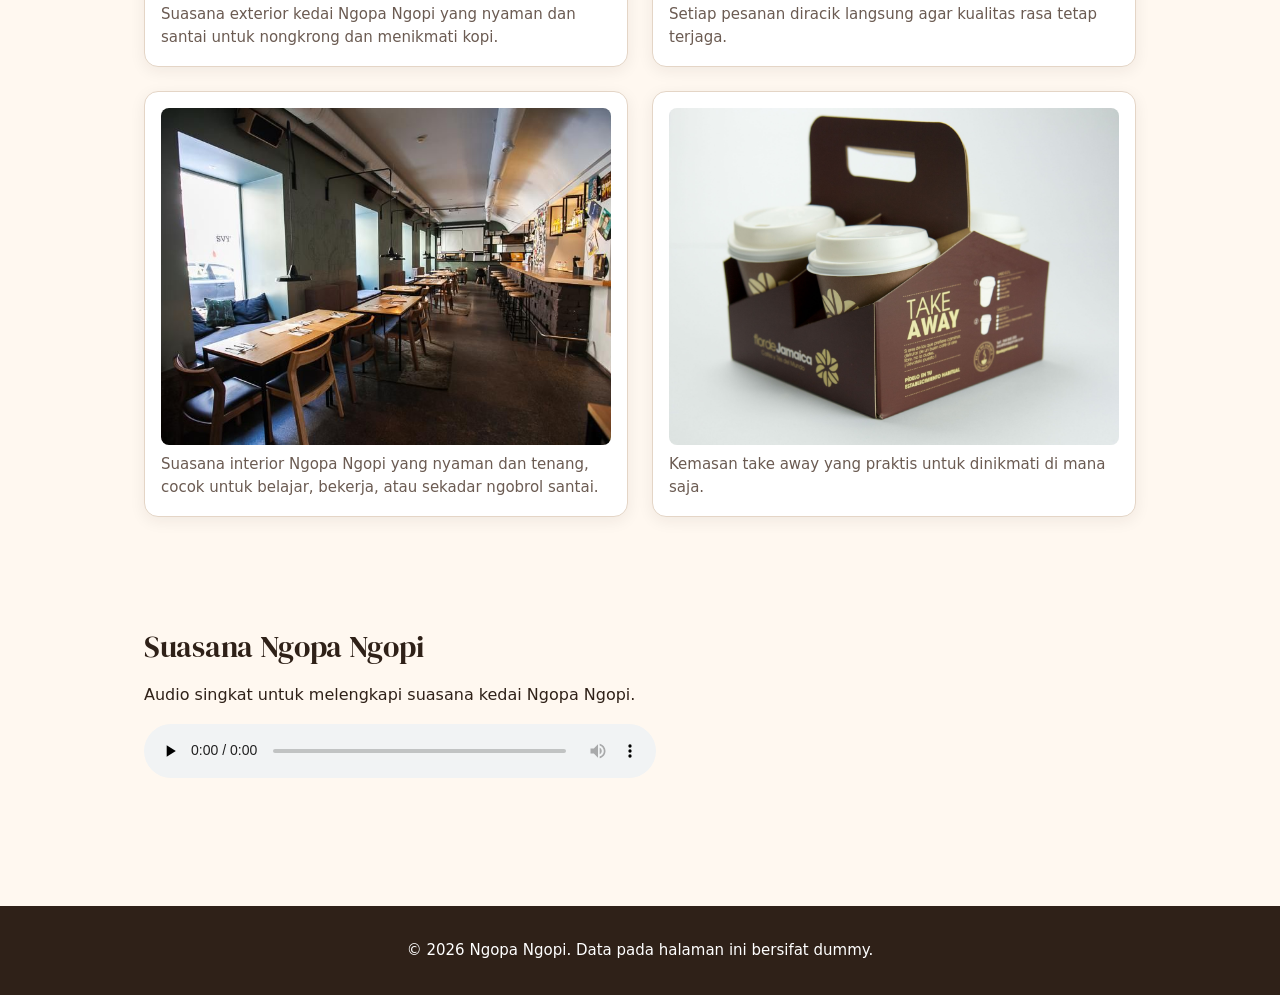
==== commit 4aeabb69: "feat(P07): Responsive Mobile" ====
--- a/galeri.html
+++ b/galeri.html
@@ -4,6 +4,7 @@
     <meta charset="utf-8" />
     <meta name="viewport" content="width=device-width, initial-scale=1" />
     <title>Galeri Ngopa Ngopi - Website UMKM</title>
+    <link rel="icon" type="image/png" href="assets/images/logo.png" />
     <link rel="stylesheet" href="css/style.css" />
   </head>
   <body>
@@ -11,7 +12,7 @@
 
     <header class="site-header">
       <nav class="nav" aria-label="Navigasi utama">
-        <a class="brand" href="index.html">Ngopa Ngopi</a>
+        <a class="brand" href="index.html"><img class="brand-logo" src="assets/images/logo.png" width="36" height="36" alt="" />Ngopa Ngopi</a>
         <ul>
           <li><a href="index.html">Beranda</a></li>
           <li><a href="tentang.html">Tentang Kami</a></li>
@@ -47,7 +48,7 @@
 
         <div class="gallery-grid">
           <figure class="media-card">
-            <img
+            <img width="800" height="600"
               src="assets/images/etalase-menu.jpg"
               alt="Etalase produk Ngopa Ngopi dengan berbagai pilihan kopi"
               loading="lazy"
@@ -59,7 +60,7 @@
           </figure>
 
           <figure class="media-card">
-            <img
+            <img width="800" height="600"
               src="assets/images/seduh.jpg"
               alt="Proses menyeduh kopi Ngopa Ngopi menggunakan dripper"
               loading="lazy"
@@ -71,7 +72,7 @@
           </figure>
 
           <figure class="media-card">
-            <img
+            <img width="800" height="600"
               src="assets/images/exterior.jpg"
               alt="Suasana exterior kedai Ngopa Ngopi yang nyaman untuk nongkrong"
               loading="lazy"
@@ -82,7 +83,7 @@
           </figure>
 
           <figure class="media-card">
-            <img
+            <img width="800" height="600"
               src="assets/images/racik-kopi.jpg"
               alt="Barista Ngopa Ngopi meracik kopi secara manual"
               loading="lazy"
@@ -94,7 +95,7 @@
           </figure>
 
           <figure class="media-card">
-            <img
+            <img width="800" height="600"
               src="assets/images/interior.jpg"
               alt="Interior Ngopa Ngopi untuk membaca dan mengobrol"
               loading="lazy"
@@ -105,7 +106,7 @@
           </figure>
 
           <figure class="media-card">
-            <img
+            <img width="800" height="600"
               src="assets/images/kemasan.jpg"
               alt="Kemasan take away Ngopa Ngopi yang praktis dibawa"
               loading="lazy"
@@ -126,6 +127,7 @@
 
        <audio
         controls
+        preload="none"
         aria-describedby="audio-note"
         src="assets/audio/ngopa-ngopi.mp3"
        >
--- a/css/style.css
+++ b/css/style.css
@@ -43,6 +43,7 @@
   --shadow-card: 0 0.25rem 1rem rgb(47 33 24 / 0.07);
   --shadow-header: 0 1px 0 var(--color-border-default);
   --container-width: 62rem;
+  --space-section: clamp(1.5rem, 1rem + 2.5vw, 3rem); /* jarak antarbagian, fluida */
 
   /* Gaya tampilan baru */
   --font-display: "DM Serif Display", Georgia, "Times New Roman", serif;
@@ -79,7 +80,7 @@
 a { color: var(--color-brand-primary); text-underline-offset: 0.2em; }
 a:hover { color: var(--color-brand-primary-strong); }
 
-h1, h2, h3 { line-height: 1.2; text-wrap: balance; letter-spacing: -0.01em; }
+h1, h2, h3 { overflow-wrap: break-word; line-height: 1.2; text-wrap: balance; letter-spacing: -0.01em; }
 h1, h2 { font-family: var(--font-display); font-weight: 400; }
 h3 { font-weight: 700; }
 h1 { font-size: clamp(2rem, 6vw, 3rem); margin-block: 0 var(--spacing-md); }
@@ -155,12 +156,14 @@
 /* Navigasi */
 .nav {
   display: flex;
-  gap: var(--spacing-md);
-  flex-wrap: wrap;
+  flex-direction: column;
+  gap: var(--spacing-sm);
+  align-items: flex-start;
+}
+.brand {
+  display: inline-flex;
   align-items: center;
-  justify-content: space-between;
-}
-.brand {
+  gap: var(--spacing-sm);
   color: var(--color-text-default);
   font-family: var(--font-display);
   font-size: 1.375rem;
@@ -168,8 +171,10 @@
   text-decoration: none;
 }
 .brand:hover { color: var(--color-brand-primary); }
+.brand-logo { flex: none; }
 .nav ul {
   display: flex;
+  flex-direction: row;
   flex-wrap: wrap;
   gap: var(--spacing-xs);
   padding: 0;
@@ -178,7 +183,9 @@
 }
 .nav li { max-width: none; }
 .nav ul a {
-  display: inline-block;
+  display: inline-flex;
+  align-items: center;
+  min-height: 44px;
   padding: var(--spacing-xs) var(--spacing-sm);
   color: var(--color-text-default);
   font-size: 0.9375rem;
@@ -195,13 +202,13 @@
 }
 
 .page { padding-block: var(--spacing-xl); }
-main > section { padding-block: var(--spacing-xl); }
+main > section { padding-block: var(--space-section); }
 
 /* Profil: dua kolom */
 .profil-inner {
   display: grid;
-  grid-template-columns: minmax(0, 1.2fr) minmax(0, 0.8fr);
-  gap: var(--spacing-2xl);
+  grid-template-columns: minmax(0, 1fr);
+  gap: var(--spacing-xl);
   align-items: center;
 }
 
@@ -211,9 +218,9 @@
 /* ---- 5a. HERO ---- */
 .hero {
   display: grid;
-  grid-template-columns: minmax(0, 1.1fr) minmax(0, 0.9fr);
-  grid-template-areas: "content image";
-  gap: var(--spacing-2xl);
+  grid-template-columns: minmax(0, 1fr);
+  grid-template-areas: "content" "image";
+  gap: var(--spacing-xl);
   align-items: center;
   width: min(100% - 2rem, var(--container-width));
   margin: var(--spacing-lg) auto var(--spacing-md);
@@ -293,10 +300,9 @@
 .product-grid,
 .gallery-grid {
   display: grid;
-  grid-template-columns: repeat(3, minmax(0, 1fr));
+  grid-template-columns: minmax(0, 1fr);
   gap: var(--spacing-lg);
 }
-.gallery-grid { grid-template-columns: repeat(2, minmax(0, 1fr)); }
 
 /* Produk baru: Grid satu kolom selebar 26rem */
 .menu-grid.menu-grid-new { grid-template-columns: minmax(0, 26rem); }
@@ -432,7 +438,7 @@
 /* ---- 5d. FORM ---- */
 .kontak-form-section {
   display: grid;
-  grid-template-columns: minmax(0, 1.2fr) minmax(0, 0.8fr);
+  grid-template-columns: minmax(0, 1fr);
   gap: var(--spacing-lg);
   align-items: start;
 }
@@ -502,6 +508,7 @@
   border-radius: var(--radius-sm);
 }
 audio { display: block; width: 100%; max-width: 32rem; }
+.form-actions .cta-button { max-width: 100%; }
 
 
 /* 6. BAGIAN HALAMAN */
@@ -566,11 +573,14 @@
 
 
 /* 7. TABEL & FOOTER */
-.table-wrap {
+.table-scroll {
+  max-width: 100%;
   overflow-x: auto;
   border: 1px solid var(--color-border-default);
   border-radius: var(--radius-md);
 }
+.table-scroll:focus-visible { outline: 3px solid var(--color-border-focus); outline-offset: 3px; }
+.table-scroll table { min-width: 30rem; }
 table {
   width: 100%;
   border-collapse: collapse;
@@ -623,11 +633,11 @@
 .kontak-intro p:last-child { margin-bottom: 0; }
 
 /* Tentang: teks di kiri, foto biji kopi ukuran sedang di kanan */
-.page-intro { padding-block: 4rem; }
+.page-intro { padding-block: var(--space-section); }
 .page-intro .page-intro-inner {
   display: grid;
-  grid-template-columns: minmax(0, 1fr) 22rem;
-  gap: var(--spacing-2xl);
+  grid-template-columns: minmax(0, 1fr);
+  gap: var(--spacing-xl);
   align-items: center;
 }
 .page-intro h1 {
@@ -644,7 +654,7 @@
 
 /* Tentang: bagian "Kenapa pilih" di latar lebih gelap, daftar berupa kartu bergaris kiri */
 .page-intro + section {
-  padding-block: 4rem;
+  padding-block: var(--space-section);
   background: var(--color-bg-section-alt);
   border-top: 1px solid var(--color-border-default);
 }
@@ -667,4 +677,39 @@
 }
 
 /* Beri jarak antarbagian di halaman dalam */
-.page > section + section { margin-top: var(--spacing-md); }+.page > section + section { margin-top: var(--spacing-md); }
+
+/* 9. RESPONSIVE: breakpoint berbasis konten (mobile-first, min-width) */
+
+/* 42rem: navigasi punya ruang untuk satu baris; galeri cukup lebar untuk 2 kolom */
+@media (min-width: 42rem) {
+  .gallery-grid { grid-template-columns: repeat(2, minmax(0, 1fr)); }
+}
+
+/* 48rem: teks + gambar/form bisa bersisian; katalog 2 kolom */
+@media (min-width: 48rem) {
+  .hero {
+    grid-template-columns: minmax(0, 1.1fr) minmax(0, 0.9fr);
+    grid-template-areas: "content image";
+    gap: var(--spacing-2xl);
+  }
+  .profil-inner { grid-template-columns: minmax(0, 1.2fr) minmax(0, 0.8fr); gap: var(--spacing-2xl); }
+  .page-intro .page-intro-inner {
+    grid-template-columns: minmax(0, 1fr) clamp(16rem, 35vw, 22rem);
+    gap: var(--spacing-2xl);
+  }
+  .kontak-form-section { grid-template-columns: minmax(0, 1.2fr) minmax(0, 0.8fr); }
+  .menu-grid,
+  .product-grid { grid-template-columns: repeat(2, minmax(0, 1fr)); }
+}
+
+/* 60rem: brand di kiri, menu di kanan; katalog 3 kolom */
+@media (min-width: 60rem) {
+  .nav { flex-direction: row; align-items: center; justify-content: space-between; }
+  .menu-grid,
+  .product-grid { grid-template-columns: repeat(3, minmax(0, 1fr)); }
+}
+
+@media (prefers-reduced-motion: reduce) {
+  * { transition: none !important; }
+}
